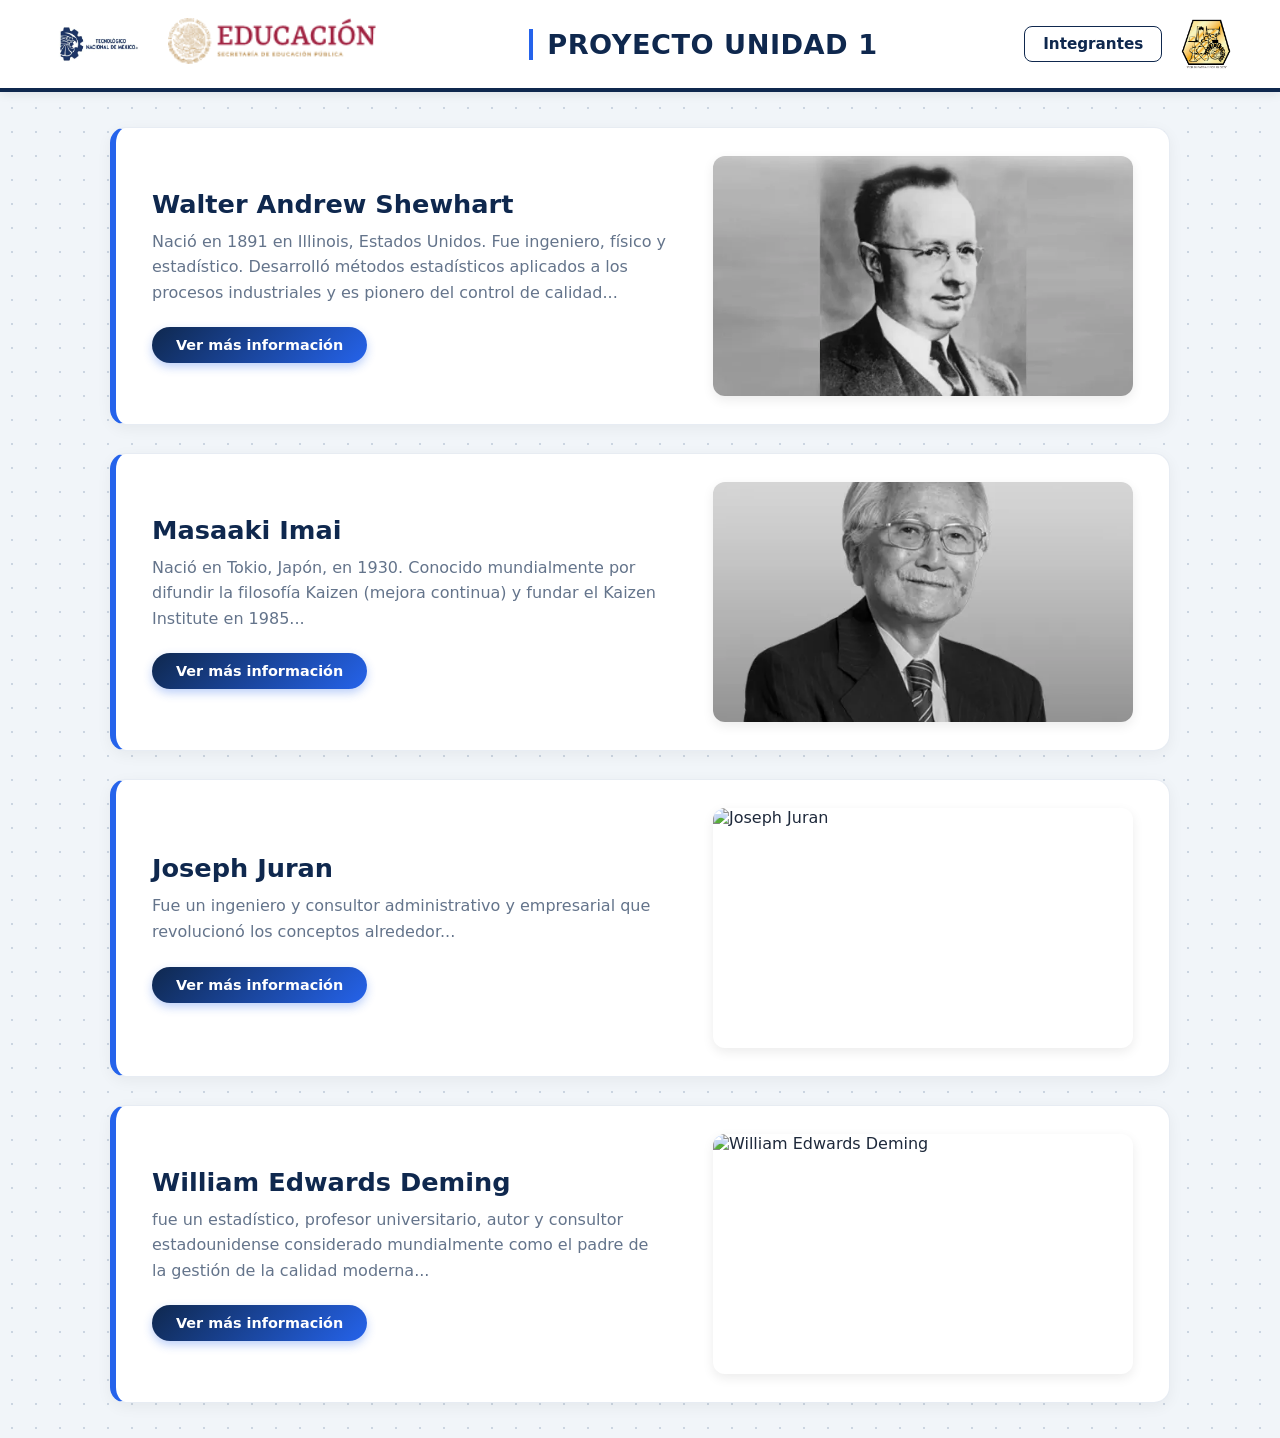
==== index.html @ f7109724 "first commit" ====
<!DOCTYPE html>
<html lang="es">
<head>
  <meta charset="UTF-8">
  <meta name="viewport" content="width=device-width, initial-scale=1.0">
  <title>Proyecto Unidad 1</title>
  <link rel="stylesheet" href="style.css">
</head>
<body>
  
  <!-- Encabezado con logos institucionales -->
  <header class="header-institucional">
    <div class="logo-box">
      <img src="imagenes/logo-tecnm.png" alt="TecNM" class="logo-header">
      <img src="imagenes/logo-sep.png" alt="SEP" class="logo-header">
    </div>

    <h1 class="titulo-principal">PROYECTO UNIDAD 1</h1>

    <div class="header-right">
      <a href="integrantes.html" class="nav-link">Integrantes</a>
      <img src="imagenes/logo-instituto.png" alt="Logo Escuela" class="logo-header">
    </div>
  </header>

  <!-- Contenedor donde se insertan los 15 personajes -->
  <main id="lista-personajes" class="contenedor-principal">
    <!-- Se llena automáticamente con script.js -->
  </main>

  <script src="script.js"></script>
</body>
</html>
---- style.css ----
:root {
  --color-primario: #0f284e;       /* Azul marino institucional */
  --color-acento: #2563eb;         /* Azul vibrante */
  --color-fondo: #f1f5f9;          /* Gris claro suave */
  --color-tarjeta: #ffffff;
  --color-texto: #1e293b;
  --color-texto-secundario: #64748b;
  --sombra-suave: 0 4px 15px rgba(0, 0, 0, 0.05);
  --sombra-hover: 0 12px 25px rgba(37, 99, 235, 0.15);
}

* {
  box-sizing: border-box;
  margin: 0;
  padding: 0;
  font-family: 'Segoe UI', system-ui, -apple-system, sans-serif;
}

body {
  background-color: var(--color-fondo);
  /* Degradado sutil con textura en el fondo */
  background-image: radial-gradient(#cbd5e1 1px, transparent 1px);
  background-size: 24px 24px;
  color: var(--color-texto);
  min-height: 100vh;
}

/* Header con fondo blanco pulido y sombra flotante */
.header-institucional {
  display: flex;
  justify-content: space-between;
  align-items: center;
  padding: 18px 48px;
  background-color: #ffffff;
  border-bottom: 4px solid var(--color-primario);
  box-shadow: 0 2px 10px rgba(0, 0, 0, 0.08);
  position: sticky;
  top: 0;
  z-index: 100;
}

.logo-box, .header-right {
  display: flex;
  align-items: center;
  gap: 18px;
}

.logo-header {
  height: 52px;
  object-fit: contain;
  transition: transform 0.2s;
}

.logo-header:hover {
  transform: scale(1.05);
}

.titulo-principal {
  font-size: 1.7rem;
  font-weight: 800;
  letter-spacing: 0.5px;
  color: var(--color-primario);
  border-left: 4px solid var(--color-acento);
  padding-left: 14px;
}

.nav-link {
  text-decoration: none;
  color: var(--color-primario);
  font-weight: 700;
  font-size: 0.95rem;
  padding: 8px 18px;
  border-radius: 8px;
  border: 1.5px solid var(--color-primario);
  transition: all 0.2s ease;
}

.nav-link:hover {
  background-color: var(--color-primario);
  color: #ffffff;
}

/* Contenedor central */
.contenedor-principal {
  max-width: 1100px;
  margin: 35px auto;
  padding: 0 20px;
  display: flex;
  flex-direction: column;
  gap: 28px;
}

/* Tarjetas de Personajes (en lugar de filas planas) */
.fila-personaje {
  display: flex;
  justify-content: space-between;
  align-items: center;
  background-color: var(--color-tarjeta);
  border-radius: 16px;
  padding: 28px 36px;
  box-shadow: var(--sombra-suave);
  border: 1px solid rgba(226, 232, 240, 0.8);
  border-left: 6px solid var(--color-acento);
  gap: 36px;
  transition: transform 0.2s ease, box-shadow 0.2s ease;
}

.fila-personaje:hover {
  transform: translateY(-3px);
  box-shadow: var(--sombra-hover);
}

.info-personaje {
  flex: 1.2;
}

.nombre-personaje {
  font-size: 1.6rem;
  font-weight: 800;
  color: var(--color-primario);
  margin-bottom: 10px;
}

.resumen-personaje {
  font-size: 1rem;
  color: var(--color-texto-secundario);
  line-height: 1.6;
  margin-bottom: 22px;
}

/* Botón estilo píldora con microinteracción */
.btn-mas-info {
  display: inline-flex;
  align-items: center;
  background: linear-gradient(135deg, var(--color-primario), var(--color-acento));
  color: #ffffff;
  padding: 10px 24px;
  border-radius: 30px;
  text-decoration: none;
  font-size: 0.9rem;
  font-weight: 600;
  box-shadow: 0 4px 10px rgba(37, 99, 235, 0.3);
  transition: all 0.2s ease;
}

.btn-mas-info:hover {
  transform: translateY(-2px);
  box-shadow: 0 6px 15px rgba(37, 99, 235, 0.45);
}

.imagen-contenedor {
  flex: 1;
  display: flex;
  justify-content: flex-end;
}

.imagen-personaje {
  width: 100%;
  max-width: 420px;
  height: 240px;
  object-fit: cover;
  border-radius: 12px;
  box-shadow: 0 4px 12px rgba(0, 0, 0, 0.08);
}

/* Tarjetas de Integrantes */
.grid-integrantes {
  display: grid;
  grid-template-columns: repeat(auto-fill, minmax(240px, 1fr));
  gap: 25px;
}

.tarjeta-integrante {
  background: #ffffff;
  border-radius: 14px;
  padding: 30px 20px;
  text-align: center;
  box-shadow: var(--sombra-suave);
  border-top: 4px solid var(--color-acento);
  transition: transform 0.2s ease;
}

.tarjeta-integrante:hover {
  transform: translateY(-4px);
}

.tarjeta-integrante img {
  width: 120px;
  height: 120px;
  border-radius: 50%;
  object-fit: cover;
  margin-bottom: 15px;
  border: 3px solid var(--color-fondo);
  outline: 2px solid var(--color-acento);
}

.tarjeta-integrante h3 {
  font-size: 1.15rem;
  color: var(--color-primario);
  margin-bottom: 6px;
}

.tarjeta-integrante p {
  font-size: 0.88rem;
  color: var(--color-texto-secundario);
}
/* Estilos específicos para la vista detallada */
.detalle-layout {
  align-items: flex-start; /* Alinea los elementos en la parte superior */
}

.sticky-foto {
  position: sticky;
  top: 100px; /* La foto se queda flotando en el lateral mientras lees */
}

.contenido-biografia h3 {
  color: var(--color-primario);
  margin-top: 24px;
  margin-bottom: 10px;
  font-size: 1.25rem;
  border-bottom: 2px solid #e2e8f0;
  padding-bottom: 4px;
}

.contenido-biografia p {
  color: #334155;
  line-height: 1.7;
  margin-bottom: 12px;
}

.contenido-biografia ul {
  padding-left: 22px;
  margin-bottom: 18px;
}

.contenido-biografia li {
  color: #334155;
  line-height: 1.6;
  margin-bottom: 8px;
}
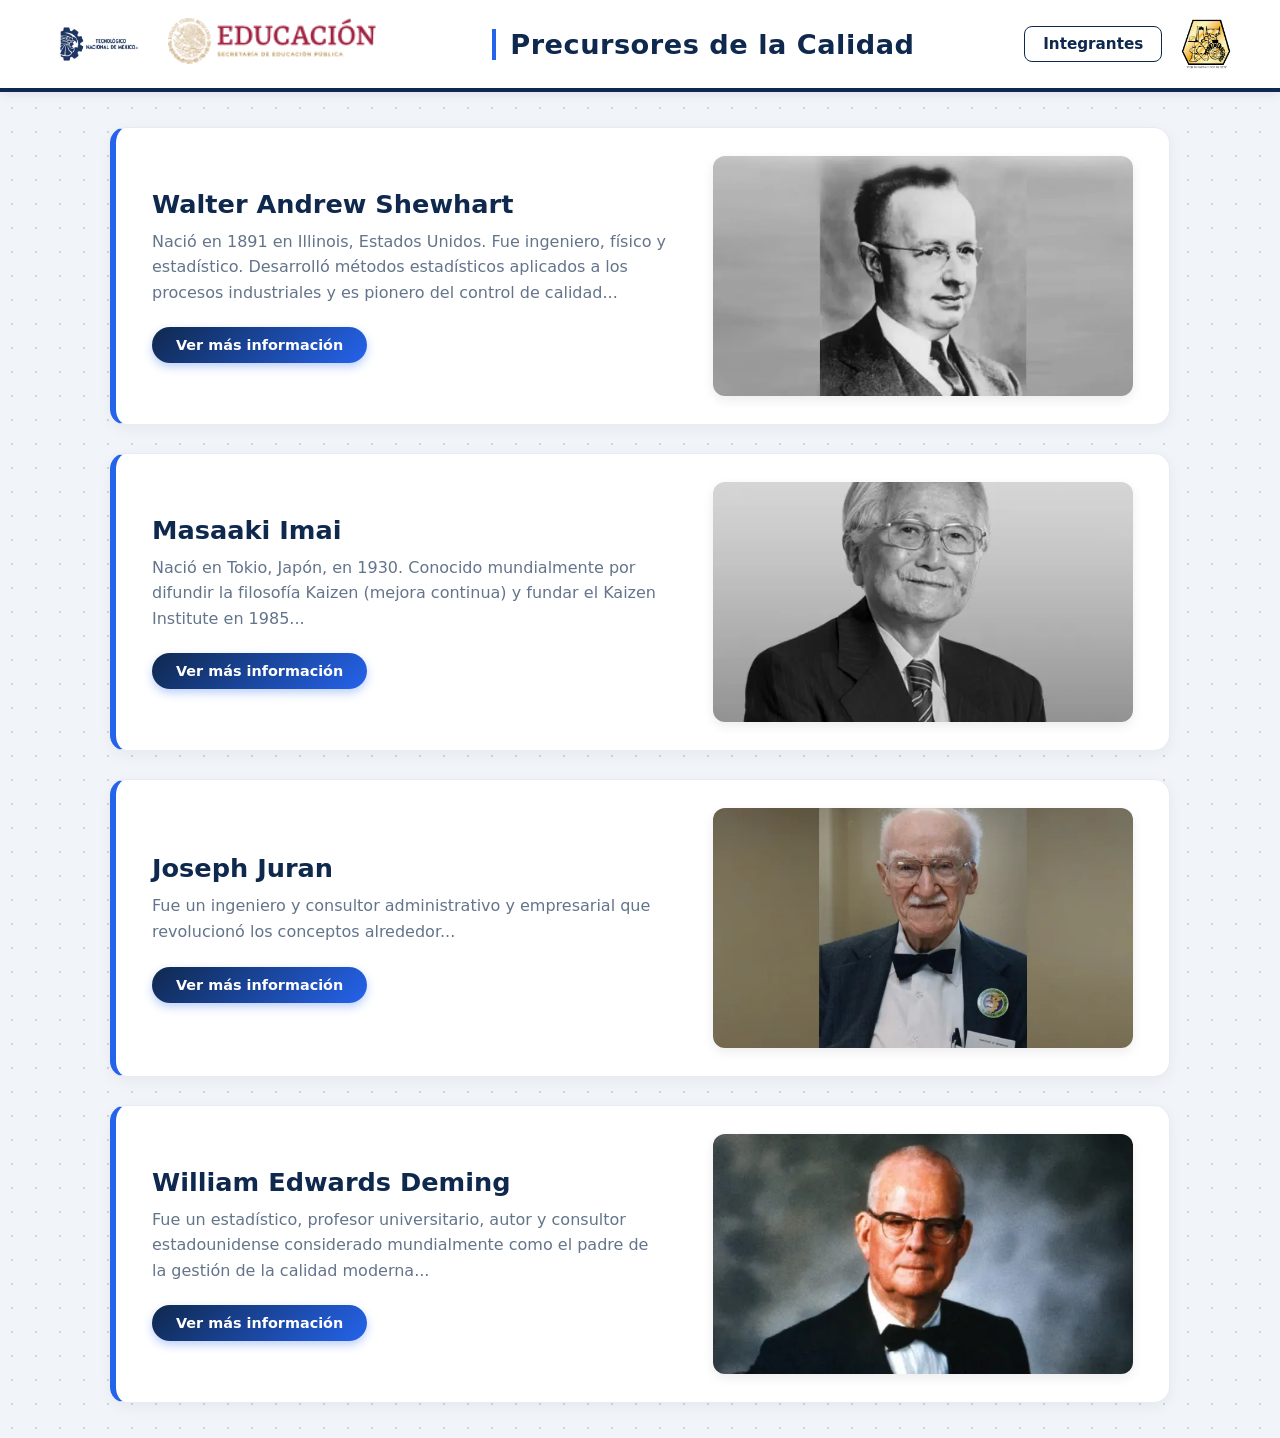
==== commit 29bbea83: "pre" ====
--- a/index.html
+++ b/index.html
@@ -15,7 +15,7 @@
       <img src="imagenes/logo-sep.png" alt="SEP" class="logo-header">
     </div>
 
-    <h1 class="titulo-principal">PROYECTO UNIDAD 1</h1>
+    <h1 class="titulo-principal">Precursores de la Calidad</h1>
 
     <div class="header-right">
       <a href="integrantes.html" class="nav-link">Integrantes</a>
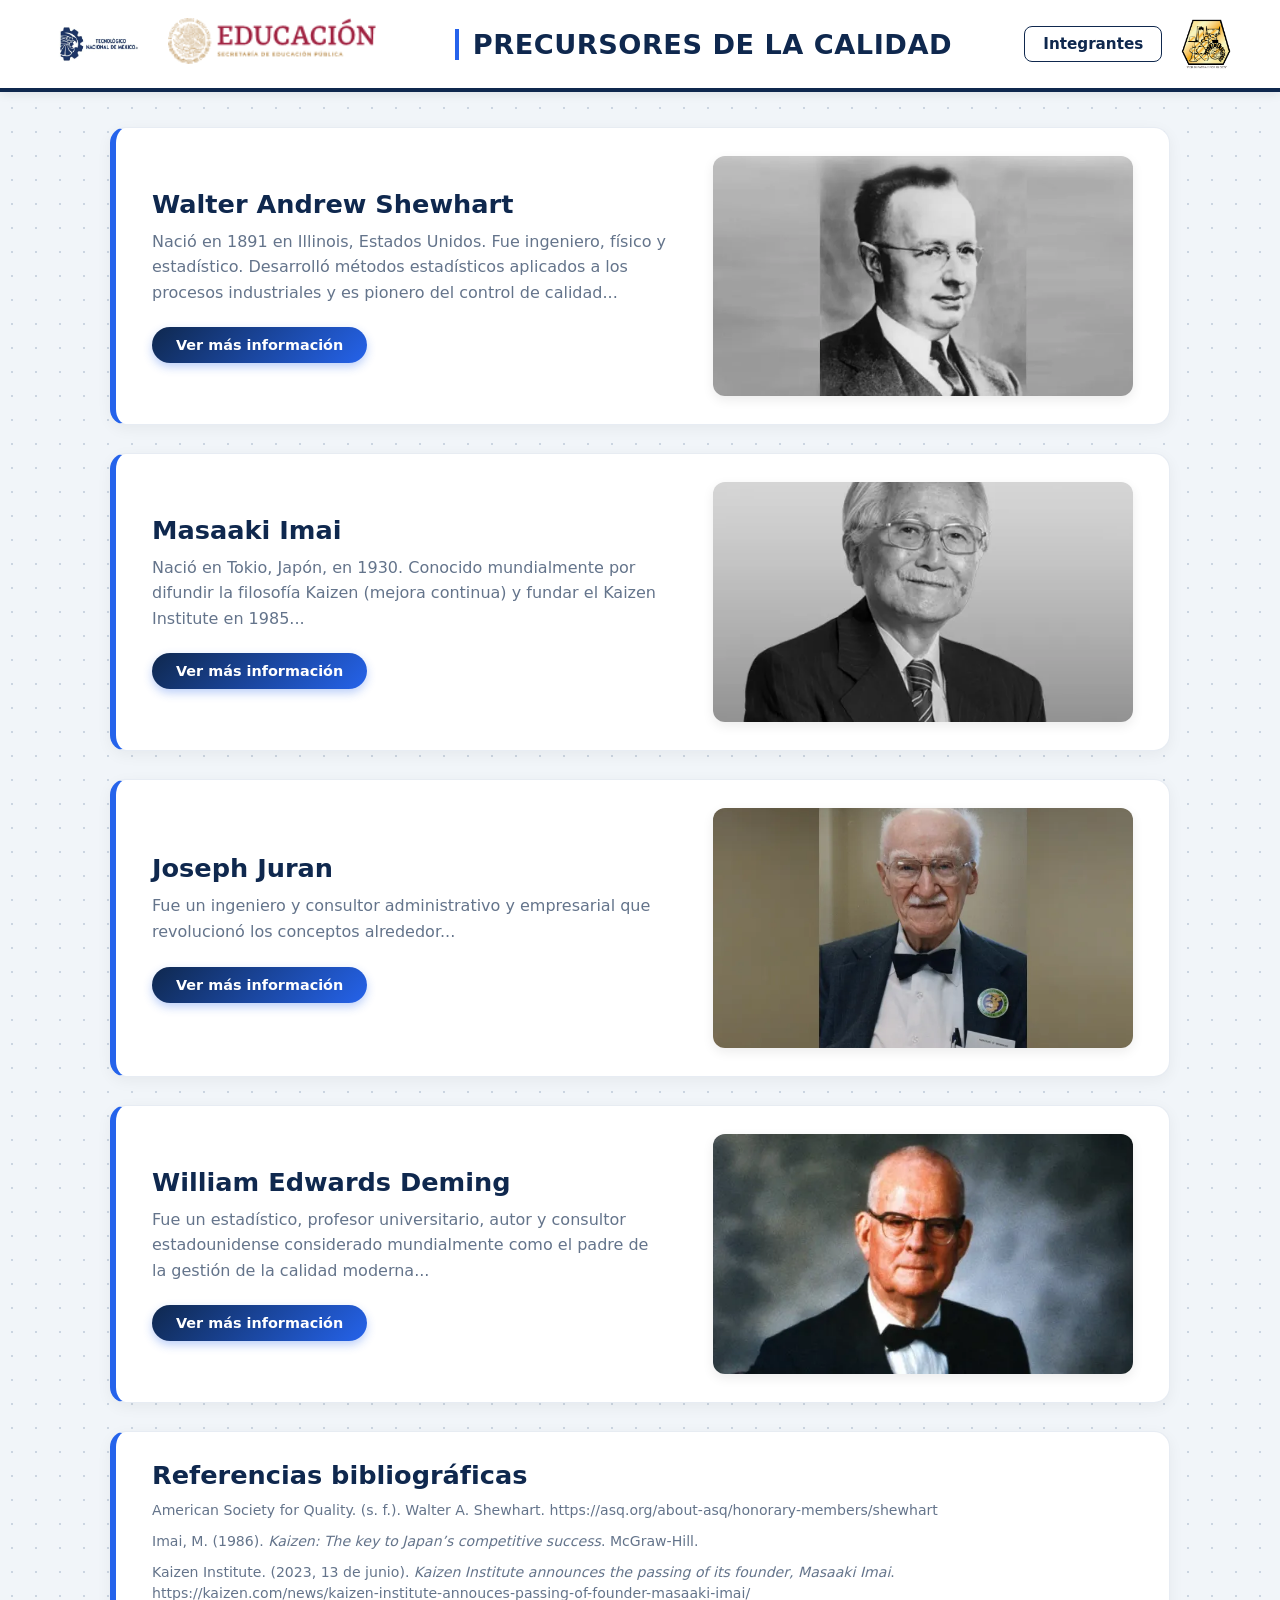
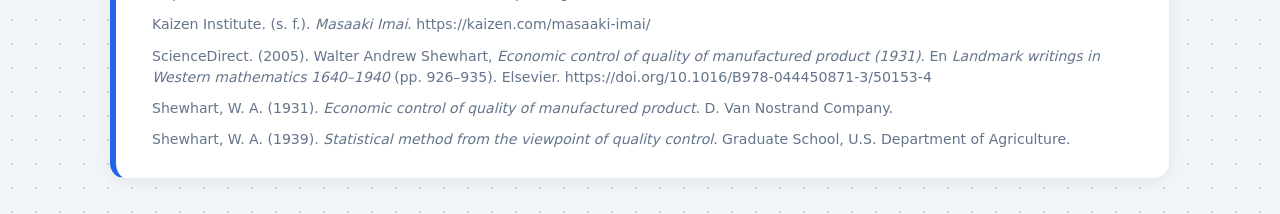
==== commit db902a4f: "cambios varios" ====
--- a/index.html
+++ b/index.html
@@ -15,7 +15,7 @@
       <img src="imagenes/logo-sep.png" alt="SEP" class="logo-header">
     </div>
 
-    <h1 class="titulo-principal">Precursores de la Calidad</h1>
+    <h1 class="titulo-principal">PRECURSORES DE LA CALIDAD</h1>
 
     <div class="header-right">
       <a href="integrantes.html" class="nav-link">Integrantes</a>
--- a/style.css
+++ b/style.css
@@ -238,4 +238,20 @@
   color: #334155;
   line-height: 1.6;
   margin-bottom: 8px;
+}
+
+.lista-citas-texto {
+  display: flex;
+  flex-direction: column;
+  gap: 10px;
+  max-height: 250px;
+  overflow-y: auto; 
+  padding-right: 12px;
+}
+
+.item-biblio {
+  font-size: 0.88rem;
+  color: var(--color-texto-secundario);
+  line-height: 1.5;
+  word-break: break-word; 
 }
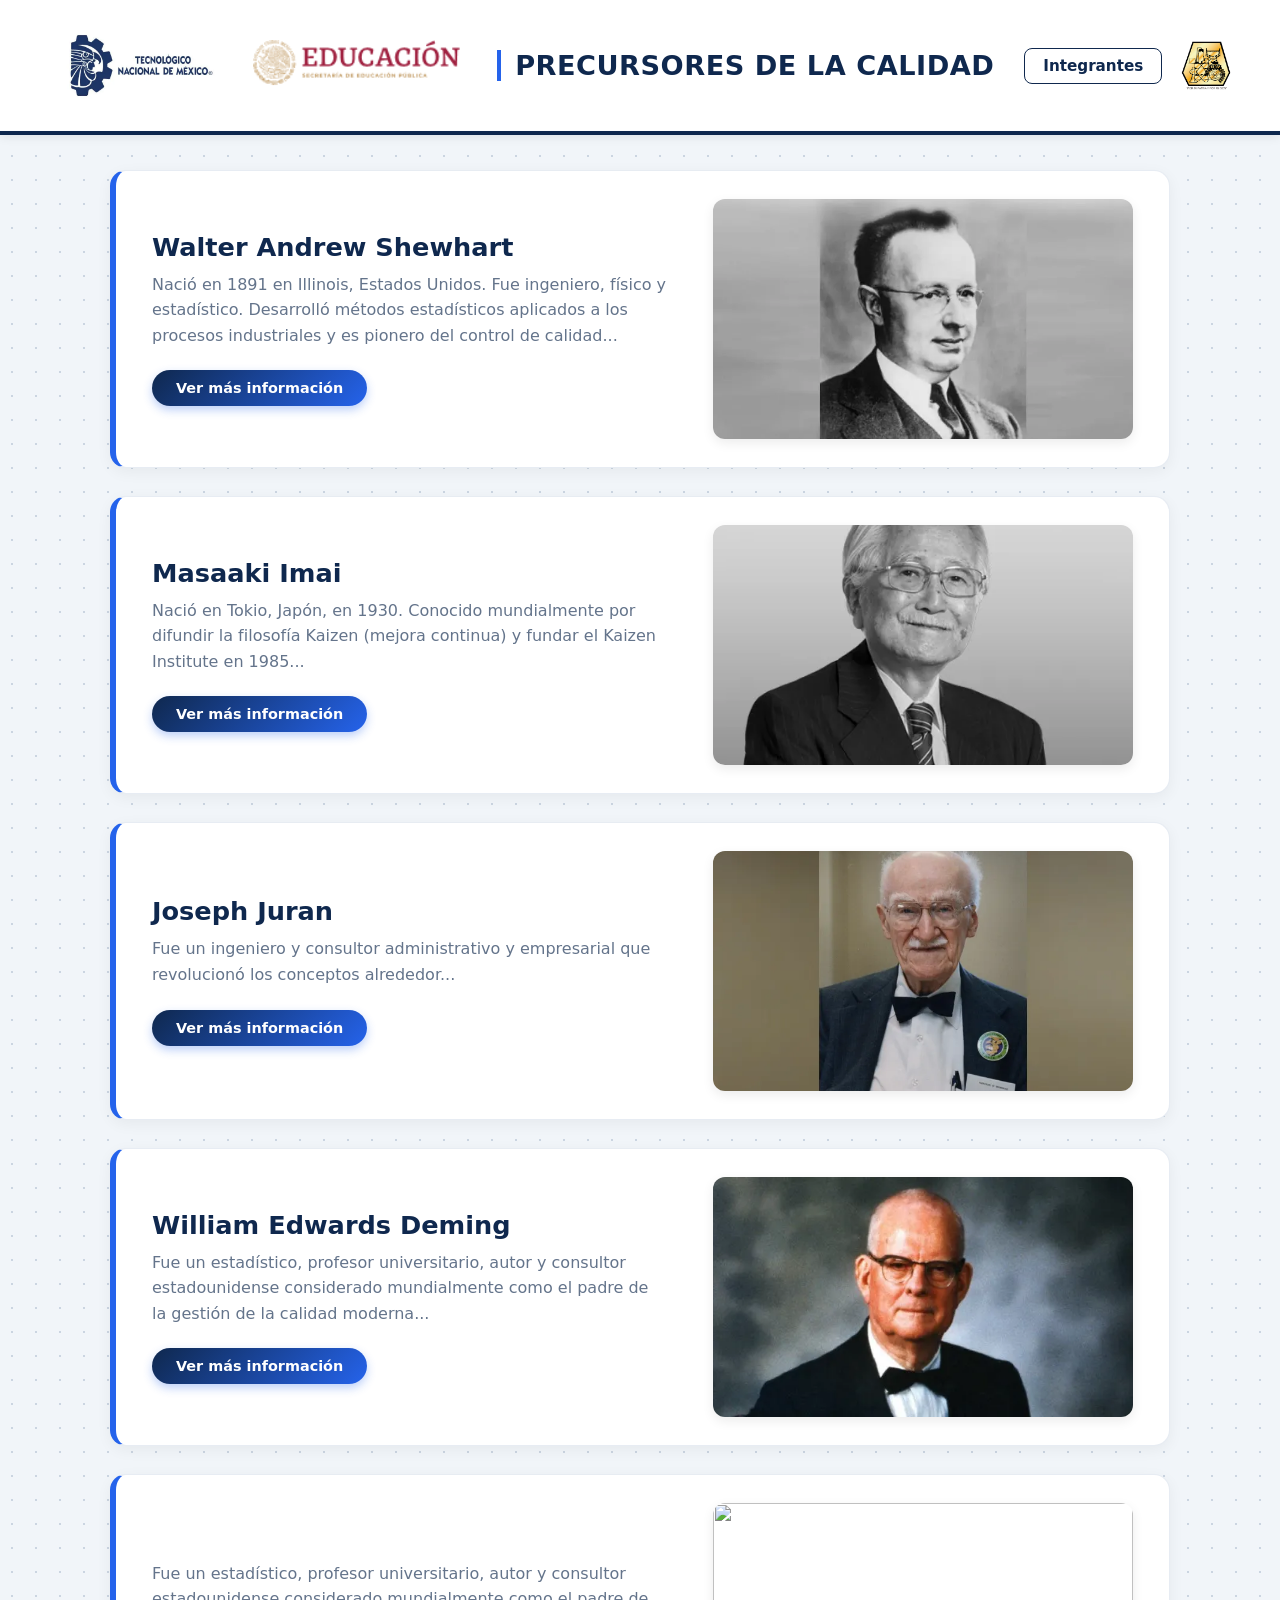
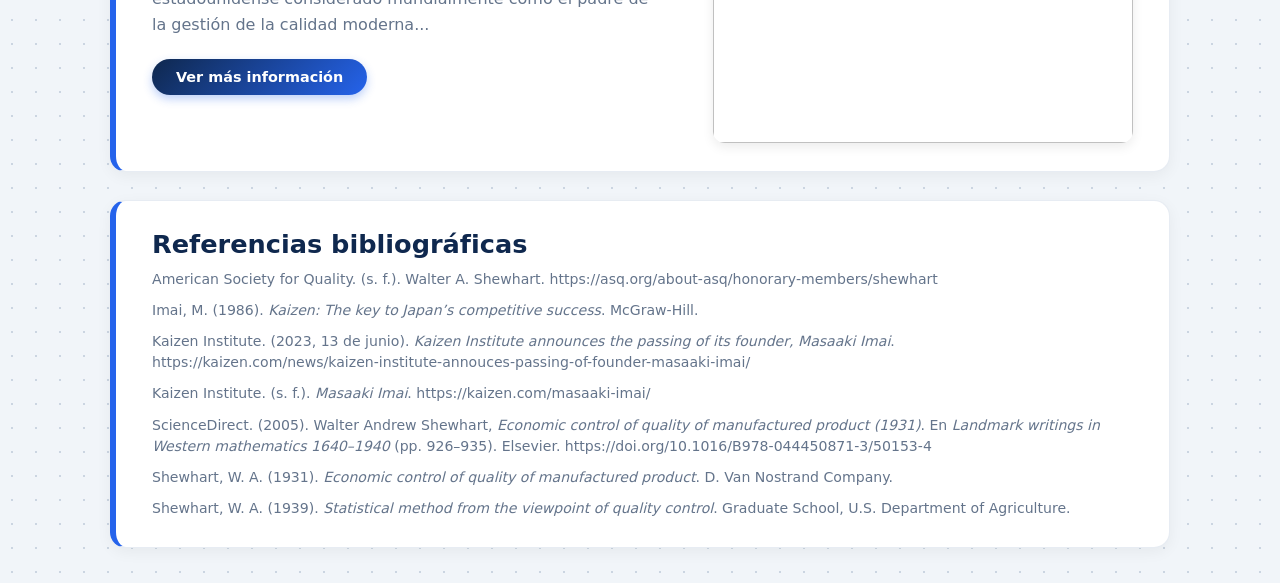
==== commit a4ed0acf: "dd" ====
--- a/index.html
+++ b/index.html
@@ -11,7 +11,7 @@
   <!-- Encabezado con logos institucionales -->
   <header class="header-institucional">
     <div class="logo-box">
-      <img src="imagenes/logo-tecnm.png" alt="TecNM" class="logo-header">
+      <img src="imagenes/logo-tecnm.png" alt="TecNM" class="logo-header logo-tecnm">
       <img src="imagenes/logo-sep.png" alt="SEP" class="logo-header">
     </div>
 
--- a/style.css
+++ b/style.css
@@ -48,13 +48,14 @@
 .logo-header {
   height: 52px;
   object-fit: contain;
-  transition: transform 0.2s;
 }
 
 .logo-header:hover {
-  transform: scale(1.05);
-}
-
+  transform: none
+}
+.logo-tecnm {
+  height: 95px; /* Ajusta el valor en píxeles si lo quieres aún más grande */
+}
 .titulo-principal {
   font-size: 1.7rem;
   font-weight: 800;
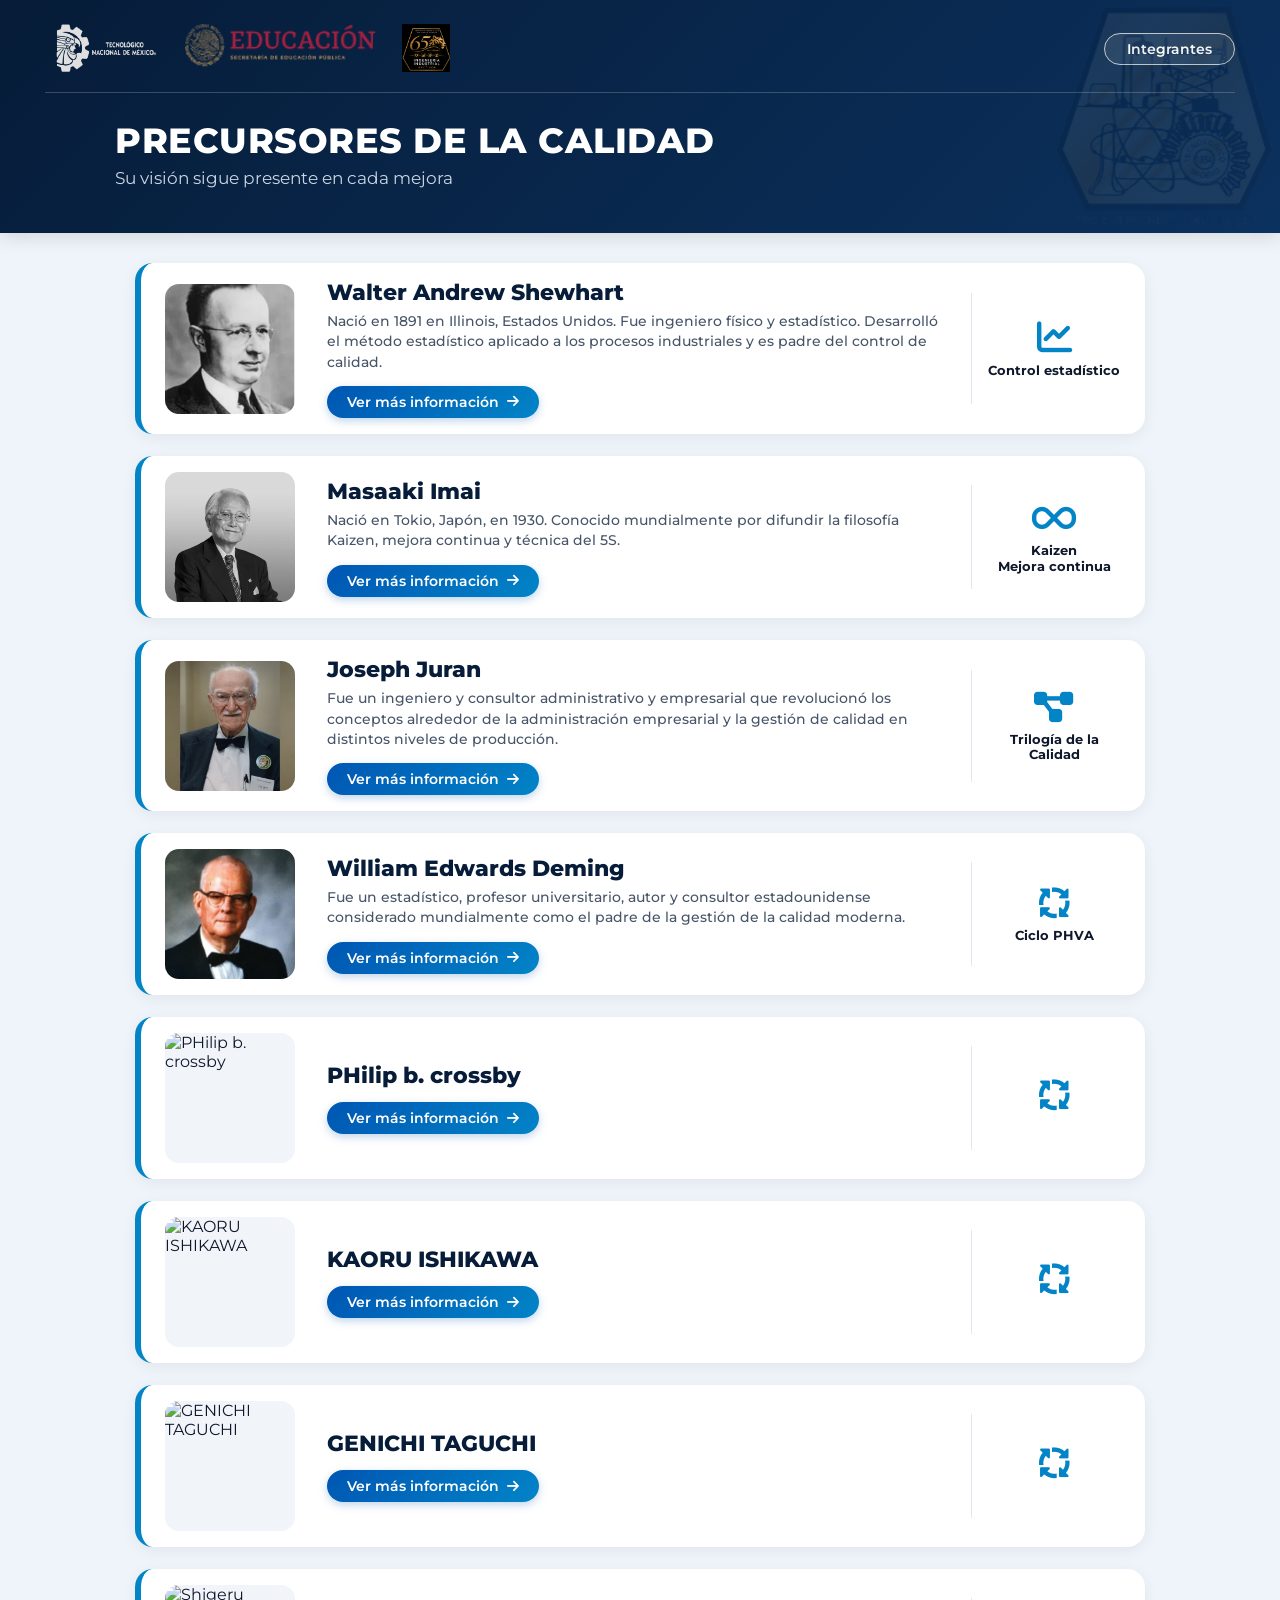
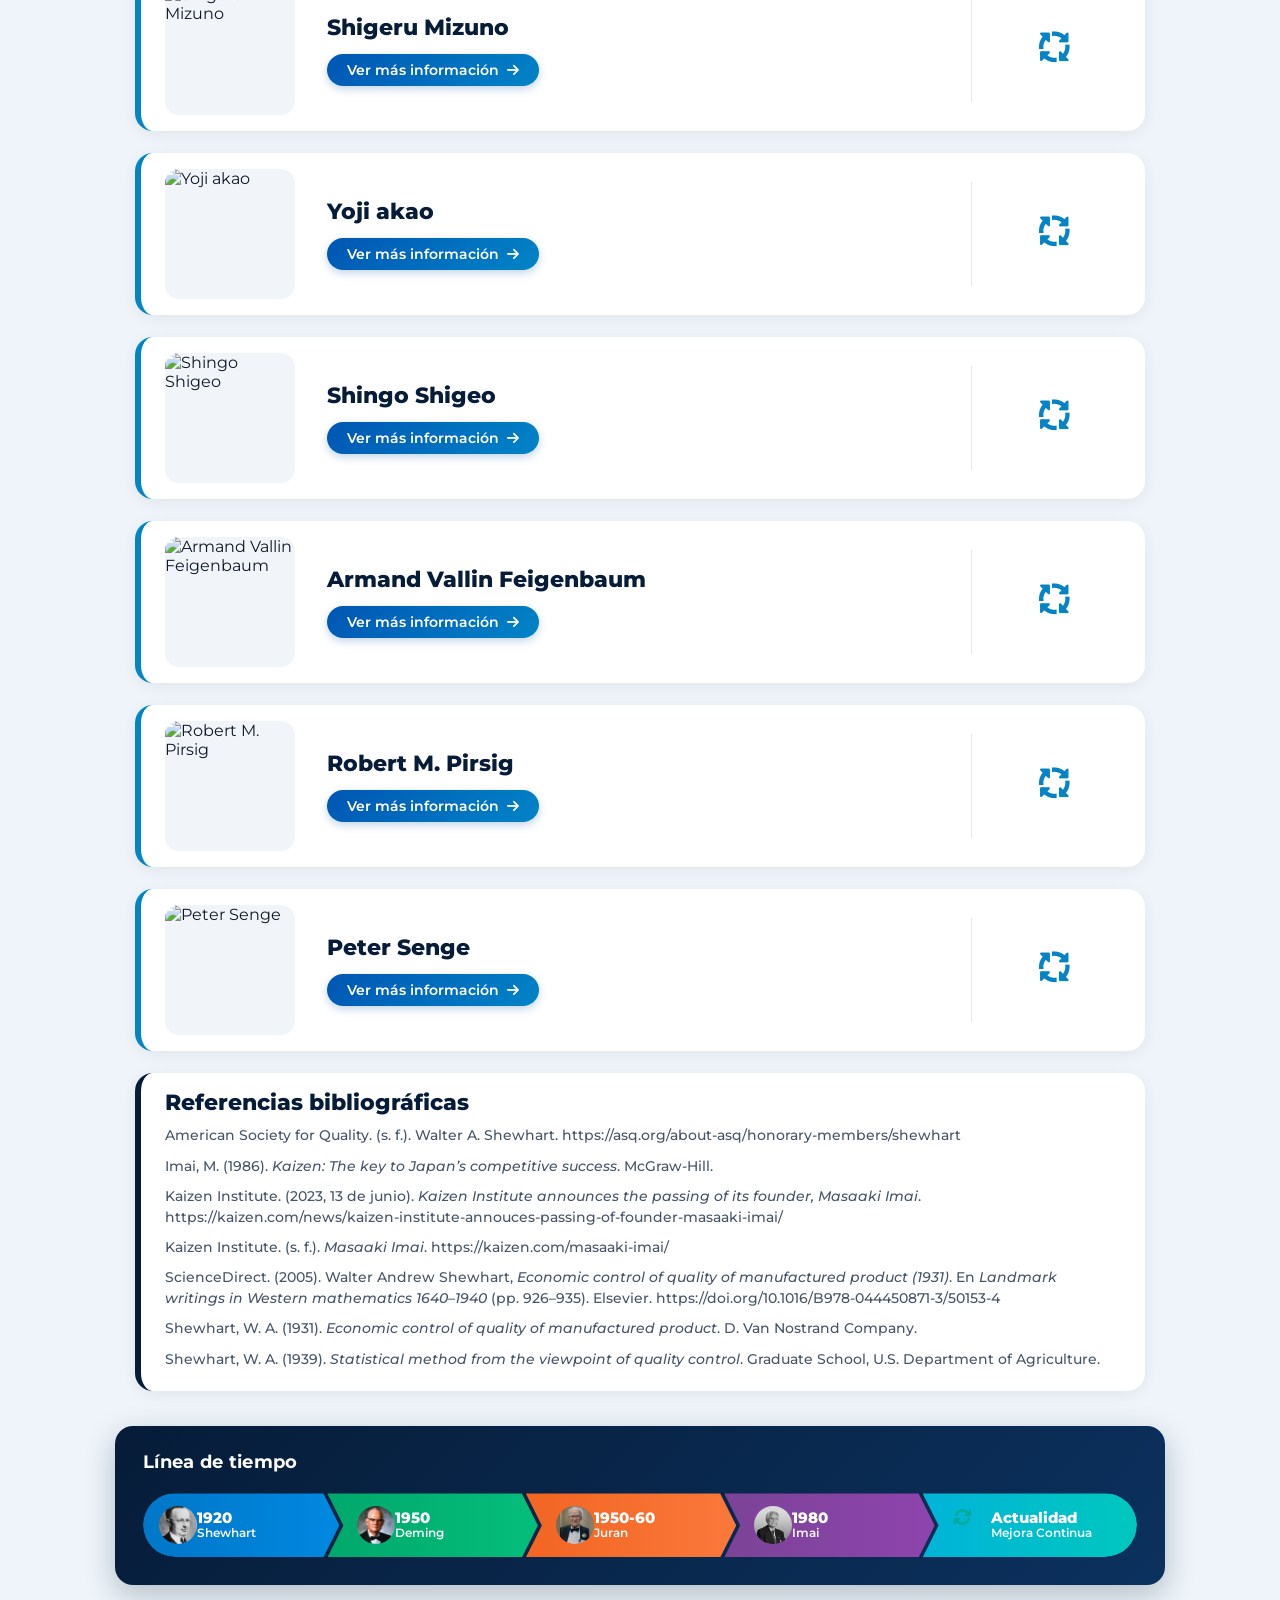
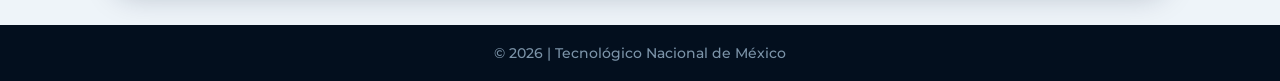
==== commit ee559447: "cambios" ====
--- a/index.html
+++ b/index.html
@@ -3,30 +3,88 @@
 <head>
   <meta charset="UTF-8">
   <meta name="viewport" content="width=device-width, initial-scale=1.0">
-  <title>Proyecto Unidad 1</title>
+  
+  <title>Precursores de la Calidad</title>
   <link rel="stylesheet" href="style.css">
+  <link rel="preconnect" href="https://fonts.googleapis.com">
+  <link rel="preconnect" href="https://fonts.gstatic.com" crossorigin>
+  <link href="https://fonts.googleapis.com/css2?family=Montserrat:wght@400;500;600;700;800;900&display=swap" rel="stylesheet">
+  <!-- Iconos de Lucide o FontAwesome vía CDN -->
+  <link rel="stylesheet" href="https://cdnjs.cloudflare.com/ajax/libs/font-awesome/6.4.0/css/all.min.css">
 </head>
 <body>
-  
-  <!-- Encabezado con logos institucionales -->
-  <header class="header-institucional">
-    <div class="logo-box">
-      <img src="imagenes/logo-tecnm.png" alt="TecNM" class="logo-header logo-tecnm">
-      <img src="imagenes/logo-sep.png" alt="SEP" class="logo-header">
+
+  <!-- Encabezado Hero Institucional -->
+  <header class="hero-header">
+    <div class="header-top">
+      <div class="logo-box">
+        <img src="imagenes/logo-tecnm.png" alt="TecNM" class="logo-header logo-blanco">
+        <img src="imagenes/logo-sep.png" alt="SEP" class="logo-header logo-blanco">
+        <img src="imagenes/logo-new.png" alt="ITCM" class="logo-header logo-blanco">
+      </div>
+      <div class="header-nav">
+        <a href="integrantes.html" class="btn-integrantes-header">Integrantes</a>
+      </div>
     </div>
 
-    <h1 class="titulo-principal">PRECURSORES DE LA CALIDAD</h1>
-
-    <div class="header-right">
-      <a href="integrantes.html" class="nav-link">Integrantes</a>
-      <img src="imagenes/logo-instituto.png" alt="Logo Escuela" class="logo-header">
+    <div class="hero-texto">
+      <h1 class="hero-titulo">PRECURSORES DE LA CALIDAD</h1>
+      <p class="hero-subtitulo">Su visión sigue presente en cada mejora</p>
     </div>
   </header>
 
-  <!-- Contenedor donde se insertan los 15 personajes -->
+  <!-- Lista dinámica de tarjetas de personajes -->
   <main id="lista-personajes" class="contenedor-principal">
-    <!-- Se llena automáticamente con script.js -->
+    <!-- script.js generará las tarjetas aquí -->
   </main>
+
+  <!-- Línea de tiempo visual -->
+  <section class="contenedor-timeline">
+    <h3 class="timeline-titulo">Línea de tiempo</h3>
+    <div class="timeline-barra">
+      <div class="timeline-nodo nodo-azul">
+
+        <img src="imagenes/walter a shewhart/Walter Andrew Shewhart.png" alt="Shewhart" class="nodo-avatar">
+        <div class="nodo-info">
+          <span class="nodo-anio">1920</span>
+          <span class="nodo-nombre">Shewhart</span>
+        </div>
+      </div>
+      <div class="timeline-nodo nodo-verde">
+        <img src="imagenes/William Edwards Deming.png" alt="Deming" class="nodo-avatar">
+        <div class="nodo-info">
+          <span class="nodo-anio">1950</span>
+          <span class="nodo-nombre">Deming</span>
+        </div>
+      </div>
+      <div class="timeline-nodo nodo-naranja">
+        <img src="imagenes/Joseph Juran.png" alt="Juran" class="nodo-avatar">
+        <div class="nodo-info">
+          <span class="nodo-anio">1950-60</span>
+          <span class="nodo-nombre">Juran</span>
+        </div>
+      </div>
+      <div class="timeline-nodo nodo-morado">
+        <img src="imagenes/Masaaki Imai.png" alt="Imai" class="nodo-avatar">
+        <div class="nodo-info">
+          <span class="nodo-anio">1980</span>
+          <span class="nodo-nombre">Imai</span>
+        </div>
+      </div>
+      <div class="timeline-nodo nodo-cian">
+        <div class="nodo-avatar nodo-icono-final"><i class="fa-solid fa-arrows-rotate"></i></div>
+        <div class="nodo-info">
+          <span class="nodo-anio">Actualidad</span>
+          <span class="nodo-nombre">Mejora Continua</span>
+        </div>
+      </div>
+    </div>
+  </section>
+
+  <!-- Footer -->
+  <footer class="footer-institucional">
+    <p>© 2026 | Tecnológico Nacional de México</p>
+  </footer>
 
   <script src="script.js"></script>
 </body>
--- a/style.css
+++ b/style.css
@@ -1,244 +1,223 @@
 :root {
-  --color-primario: #0f284e;       /* Azul marino institucional */
-  --color-acento: #2563eb;         /* Azul vibrante */
-  --color-fondo: #f1f5f9;          /* Gris claro suave */
-  --color-tarjeta: #ffffff;
-  --color-texto: #1e293b;
-  --color-texto-secundario: #64748b;
-  --sombra-suave: 0 4px 15px rgba(0, 0, 0, 0.05);
-  --sombra-hover: 0 12px 25px rgba(37, 99, 235, 0.15);
+  --bg-pagina: #eef4f9;
+  --azul-marino-oscuro: #061c38;
+  --azul-marino-medio: #0b315e;
+  --azul-acento: #0284c7;
+  --azul-boton: #0056b3;
+  --azul-boton-hover: #004494;
+  --blanco: #ffffff;
+  --texto-principal: #0f172a;
+  --texto-secundario: #475569;
+  --gris-borde: #e2e8f0;
 }
 
 * {
   box-sizing: border-box;
   margin: 0;
   padding: 0;
-  font-family: 'Segoe UI', system-ui, -apple-system, sans-serif;
 }
 
 body {
-  background-color: var(--color-fondo);
-  /* Degradado sutil con textura en el fondo */
-  background-image: radial-gradient(#cbd5e1 1px, transparent 1px);
-  background-size: 24px 24px;
-  color: var(--color-texto);
+  background-color: var(--bg-pagina);
+  color: var(--texto-principal);
+  font-family: 'Montserrat', sans-serif;
   min-height: 100vh;
 }
 
-/* Header con fondo blanco pulido y sombra flotante */
-.header-institucional {
+/* =============================================================
+   1. ENCABEZADO INSTITUCIONAL HERO
+   ============================================================= */
+.hero-header {
+  background: linear-gradient(135deg, var(--azul-marino-oscuro) 0%, var(--azul-marino-medio) 100%);
+  color: var(--blanco);
+  padding: 24px 45px 45px 45px;
+  position: relative;
+  overflow: hidden;
+  box-shadow: 0 4px 18px rgba(0, 0, 0, 0.12);
+}
+
+.hero-header::after {
+  content: "";
+  position: absolute;
+  top: 0;
+  right: 0;
+  bottom: 0;
+  width: 350px;
+  background: url('imagenes/logo-instituto.png') no-repeat center right;
+  background-size: contain;
+  opacity: 0.07;
+  pointer-events: none;
+}
+
+.header-top {
   display: flex;
   justify-content: space-between;
   align-items: center;
-  padding: 18px 48px;
-  background-color: #ffffff;
-  border-bottom: 4px solid var(--color-primario);
-  box-shadow: 0 2px 10px rgba(0, 0, 0, 0.08);
-  position: sticky;
-  top: 0;
-  z-index: 100;
-}
-
-.logo-box, .header-right {
-  display: flex;
-  align-items: center;
-  gap: 18px;
+  padding-bottom: 20px;
+  margin-bottom: 26px;
+  border-bottom: 1px solid rgba(255, 255, 255, 0.2);
+}
+
+.logo-box {
+  display: flex;
+  align-items: center;
+  gap: 20px;
 }
 
 .logo-header {
-  height: 52px;
+  height: 48px;
   object-fit: contain;
+  transition: none;
 }
 
 .logo-header:hover {
-  transform: none
-}
+  transform: none;
+}
+
 .logo-tecnm {
-  height: 95px; /* Ajusta el valor en píxeles si lo quieres aún más grande */
-}
-.titulo-principal {
-  font-size: 1.7rem;
+  height: 68px;
+}
+
+.logo-itcm {
+  height: 58px;
+}
+
+.btn-integrantes-header {
+  color: var(--blanco);
+  text-decoration: none;
+  border: 1.5px solid rgba(255, 255, 255, 0.7);
+  padding: 7px 22px;
+  border-radius: 20px;
+  font-size: 0.85rem;
+  font-weight: 600;
+  background: rgba(255, 255, 255, 0.08);
+  backdrop-filter: blur(4px);
+  transition: background 0.2s ease;
+}
+
+.btn-integrantes-header:hover {
+  background: rgba(255, 255, 255, 0.25);
+}
+
+.hero-texto {
+  max-width: 1050px;
+  margin: 0 auto;
+}
+
+.hero-titulo {
+  font-size: 2.2rem;
   font-weight: 800;
   letter-spacing: 0.5px;
-  color: var(--color-primario);
-  border-left: 4px solid var(--color-acento);
-  padding-left: 14px;
-}
-
-.nav-link {
-  text-decoration: none;
-  color: var(--color-primario);
-  font-weight: 700;
-  font-size: 0.95rem;
-  padding: 8px 18px;
-  border-radius: 8px;
-  border: 1.5px solid var(--color-primario);
-  transition: all 0.2s ease;
-}
-
-.nav-link:hover {
-  background-color: var(--color-primario);
-  color: #ffffff;
-}
-
-/* Contenedor central */
+  margin-bottom: 6px;
+  color: var(--blanco);
+}
+
+.hero-subtitulo {
+  font-size: 1.05rem;
+  font-weight: 400;
+  color: #cbd5e1;
+}
+
+/* =============================================================
+   2. TARJETAS MODERNAS (3 COLUMNAS - INDEX)
+   ============================================================= */
 .contenedor-principal {
-  max-width: 1100px;
-  margin: 35px auto;
+  max-width: 1050px;
+  margin: 30px auto;
   padding: 0 20px;
   display: flex;
   flex-direction: column;
-  gap: 28px;
-}
-
-/* Tarjetas de Personajes (en lugar de filas planas) */
-.fila-personaje {
-  display: flex;
-  justify-content: space-between;
-  align-items: center;
-  background-color: var(--color-tarjeta);
-  border-radius: 16px;
-  padding: 28px 36px;
-  box-shadow: var(--sombra-suave);
-  border: 1px solid rgba(226, 232, 240, 0.8);
-  border-left: 6px solid var(--color-acento);
-  gap: 36px;
+  gap: 22px;
+}
+
+.tarjeta-precursor {
+  background: var(--blanco);
+  border-radius: 18px;
+  display: grid;
+  grid-template-columns: 140px 1fr 150px;
+  align-items: center;
+  padding: 16px 24px;
+  gap: 22px;
+  box-shadow: 0 4px 16px rgba(15, 23, 42, 0.06);
+  border-left: 6px solid var(--azul-acento);
   transition: transform 0.2s ease, box-shadow 0.2s ease;
 }
 
-.fila-personaje:hover {
-  transform: translateY(-3px);
-  box-shadow: var(--sombra-hover);
-}
-
-.info-personaje {
-  flex: 1.2;
-}
-
-.nombre-personaje {
-  font-size: 1.6rem;
+.tarjeta-precursor:hover {
+  transform: translateY(-2px);
+  box-shadow: 0 8px 24px rgba(15, 23, 42, 0.12);
+}
+
+.col-foto img {
+  width: 130px;
+  height: 130px;
+  object-fit: cover;
+  border-radius: 14px;
+  background-color: #f1f5f9;
+  display: block;
+}
+
+.col-info .nombre-precursor {
+  font-size: 1.35rem;
   font-weight: 800;
-  color: var(--color-primario);
-  margin-bottom: 10px;
-}
-
-.resumen-personaje {
-  font-size: 1rem;
-  color: var(--color-texto-secundario);
-  line-height: 1.6;
-  margin-bottom: 22px;
-}
-
-/* Botón estilo píldora con microinteracción */
+  color: var(--azul-marino-oscuro);
+  margin-bottom: 6px;
+}
+
+.col-info .resumen-precursor {
+  font-size: 0.88rem;
+  font-weight: 500;
+  color: var(--texto-secundario);
+  line-height: 1.45;
+  margin-bottom: 14px;
+}
+
 .btn-mas-info {
   display: inline-flex;
   align-items: center;
-  background: linear-gradient(135deg, var(--color-primario), var(--color-acento));
-  color: #ffffff;
-  padding: 10px 24px;
-  border-radius: 30px;
+  gap: 8px;
+  background: linear-gradient(135deg, var(--azul-boton), #0284c7);
+  color: var(--blanco);
   text-decoration: none;
-  font-size: 0.9rem;
+  padding: 8px 20px;
+  border-radius: 20px;
+  font-size: 0.85rem;
   font-weight: 600;
-  box-shadow: 0 4px 10px rgba(37, 99, 235, 0.3);
-  transition: all 0.2s ease;
+  box-shadow: 0 3px 8px rgba(0, 86, 179, 0.25);
+  transition: opacity 0.2s ease;
 }
 
 .btn-mas-info:hover {
-  transform: translateY(-2px);
-  box-shadow: 0 6px 15px rgba(37, 99, 235, 0.45);
-}
-
-.imagen-contenedor {
-  flex: 1;
-  display: flex;
-  justify-content: flex-end;
-}
-
-.imagen-personaje {
-  width: 100%;
-  max-width: 420px;
-  height: 240px;
-  object-fit: cover;
-  border-radius: 12px;
-  box-shadow: 0 4px 12px rgba(0, 0, 0, 0.08);
-}
-
-/* Tarjetas de Integrantes */
-.grid-integrantes {
-  display: grid;
-  grid-template-columns: repeat(auto-fill, minmax(240px, 1fr));
-  gap: 25px;
-}
-
-.tarjeta-integrante {
-  background: #ffffff;
-  border-radius: 14px;
-  padding: 30px 20px;
+  opacity: 0.92;
+}
+
+.col-insignia {
+  display: flex;
+  flex-direction: column;
+  align-items: center;
+  justify-content: center;
   text-align: center;
-  box-shadow: var(--sombra-suave);
-  border-top: 4px solid var(--color-acento);
-  transition: transform 0.2s ease;
-}
-
-.tarjeta-integrante:hover {
-  transform: translateY(-4px);
-}
-
-.tarjeta-integrante img {
-  width: 120px;
-  height: 120px;
-  border-radius: 50%;
-  object-fit: cover;
-  margin-bottom: 15px;
-  border: 3px solid var(--color-fondo);
-  outline: 2px solid var(--color-acento);
-}
-
-.tarjeta-integrante h3 {
-  font-size: 1.15rem;
-  color: var(--color-primario);
-  margin-bottom: 6px;
-}
-
-.tarjeta-integrante p {
-  font-size: 0.88rem;
-  color: var(--color-texto-secundario);
-}
-/* Estilos específicos para la vista detallada */
-.detalle-layout {
-  align-items: flex-start; /* Alinea los elementos en la parte superior */
-}
-
-.sticky-foto {
-  position: sticky;
-  top: 100px; /* La foto se queda flotando en el lateral mientras lees */
-}
-
-.contenido-biografia h3 {
-  color: var(--color-primario);
-  margin-top: 24px;
-  margin-bottom: 10px;
-  font-size: 1.25rem;
-  border-bottom: 2px solid #e2e8f0;
-  padding-bottom: 4px;
-}
-
-.contenido-biografia p {
-  color: #334155;
-  line-height: 1.7;
-  margin-bottom: 12px;
-}
-
-.contenido-biografia ul {
-  padding-left: 22px;
-  margin-bottom: 18px;
-}
-
-.contenido-biografia li {
-  color: #334155;
-  line-height: 1.6;
+  border-left: 1px solid var(--gris-borde);
+  padding-left: 15px;
+  height: 80%;
+}
+
+.col-insignia i {
+  font-size: 2.2rem;
+  color: var(--azul-acento);
   margin-bottom: 8px;
+}
+
+.col-insignia span {
+  font-size: 0.8rem;
+  font-weight: 700;
+  color: var(--texto-principal);
+  line-height: 1.2;
+}
+
+.tarjeta-bibliografia {
+  grid-template-columns: 1fr !important;
+  border-left-color: var(--azul-marino-oscuro);
 }
 
 .lista-citas-texto {
@@ -246,13 +225,309 @@
   flex-direction: column;
   gap: 10px;
   max-height: 250px;
-  overflow-y: auto; 
+  overflow-y: auto;
   padding-right: 12px;
+  margin-top: 10px;
 }
 
 .item-biblio {
   font-size: 0.88rem;
-  color: var(--color-texto-secundario);
-  line-height: 1.5;
-  word-break: break-word; 
+  font-weight: 500;
+  color: var(--texto-secundario);
+  line-height: 1.45;
+  word-break: break-word;
+}
+
+/* =============================================================
+   3. LÍNEA DE TIEMPO INTERCONECTADA (INDEX)
+   ============================================================= */
+.contenedor-timeline {
+  max-width: 1050px;
+  margin: 35px auto 40px auto;
+  padding: 24px 28px 28px 28px;
+  background: linear-gradient(135deg, var(--azul-marino-oscuro) 0%, var(--azul-marino-medio) 100%);
+  border-radius: 18px;
+  box-shadow: 0 10px 30px rgba(6, 28, 56, 0.25);
+  color: var(--blanco);
+}
+
+.timeline-titulo {
+  font-size: 1.15rem;
+  font-weight: 700;
+  margin-bottom: 20px;
+  letter-spacing: 0.3px;
+}
+
+.timeline-barra {
+  display: flex;
+  position: relative;
+  border-radius: 35px;
+  overflow: hidden;
+  box-shadow: inset 0 2px 6px rgba(0, 0, 0, 0.25);
+  padding: 0;
+  gap: 0;
+}
+
+.timeline-nodo {
+  flex: 1;
+  display: flex;
+  align-items: center;
+  position: relative;
+  padding: 10px 16px 10px 30px;
+  min-height: 64px;
+  clip-path: polygon(0% 0%, calc(100% - 16px) 0%, 100% 50%, calc(100% - 16px) 100%, 0% 100%, 16px 50%);
+  margin-left: -12px;
+  transition: filter 0.2s ease;
+  cursor: default;
+}
+
+.timeline-nodo:first-child {
+  margin-left: 0;
+  padding-left: 16px;
+  clip-path: polygon(0% 0%, calc(100% - 16px) 0%, 100% 50%, calc(100% - 16px) 100%, 0% 100%);
+  border-top-left-radius: 35px;
+  border-bottom-left-radius: 35px;
+}
+
+.timeline-nodo:last-child {
+  clip-path: polygon(0% 0%, 100% 0%, 100% 100%, 0% 100%, 16px 50%);
+  border-top-right-radius: 35px;
+  border-bottom-right-radius: 35px;
+  padding-right: 20px;
+}
+
+.timeline-nodo:hover {
+  filter: brightness(1.1);
+  z-index: 5;
+}
+
+.nodo-azul    { background: linear-gradient(90deg, #0077c8, #0088e0); }
+.nodo-verde   { background: linear-gradient(90deg, #00a86b, #05be7c); }
+.nodo-naranja { background: linear-gradient(90deg, #f26522, #fa783b); }
+.nodo-morado  { background: linear-gradient(90deg, #7b4397, #8e44ad); }
+.nodo-cian    { background: linear-gradient(90deg, #00b4d8, #00c7be); }
+
+.nodo-avatar-wrapper {
+  width: 44px;
+  height: 44px;
+  background-color: var(--blanco);
+  border-radius: 50%;
+  display: flex;
+  align-items: center;
+  justify-content: center;
+  box-shadow: 0 3px 8px rgba(0, 0, 0, 0.25);
+  flex-shrink: 0;
+  margin-right: 10px;
+}
+
+.nodo-avatar {
+  width: 38px;
+  height: 38px;
+  border-radius: 50%;
+  object-fit: cover;
+  display: block;
+}
+
+.nodo-icono-final {
+  color: #00a896;
+  font-size: 1.15rem;
+}
+
+.nodo-info {
+  display: flex;
+  flex-direction: column;
+  color: var(--blanco);
+  line-height: 1.15;
+}
+
+.nodo-anio {
+  font-size: 0.92rem;
+  font-weight: 800;
+}
+
+.nodo-nombre {
+  font-size: 0.72rem;
+  font-weight: 600;
+  opacity: 0.95;
+  white-space: nowrap;
+}
+
+/* =============================================================
+   4. PIE DE PÁGINA
+   ============================================================= */
+.footer-institucional {
+  background-color: #030f1e;
+  color: #7b93a8;
+  text-align: center;
+  padding: 20px;
+  font-size: 0.85rem;
+  font-weight: 500;
+  margin-top: 40px;
+}
+
+/* =============================================================
+   5. RESPONSIVIDAD (INDEX)
+   ============================================================= */
+@media (max-width: 860px) {
+  .tarjeta-precursor {
+    grid-template-columns: 1fr;
+    text-align: center;
+  }
+  .col-foto img {
+    margin: 0 auto;
+  }
+  .col-insignia {
+    border-left: none;
+    border-top: 1px solid var(--gris-borde);
+    padding-top: 15px;
+    padding-left: 0;
+  }
+  .timeline-barra {
+    flex-direction: column;
+    border-radius: 16px;
+    gap: 8px;
+  }
+  .timeline-nodo,
+  .timeline-nodo:first-child,
+  .timeline-nodo:last-child {
+    clip-path: none;
+    margin-left: 0;
+    border-radius: 12px;
+    padding: 10px 16px;
+  }
+}
+
+/* =============================================================
+   6. FICHA INFOGRÁFICA DE DETALLE (personaje.html)
+   ============================================================= */
+.contenedor-infografia {
+  max-width: 1150px;
+  margin: 35px auto;
+  padding: 35px 40px;
+  background-color: var(--blanco);
+  border-radius: 20px;
+  box-shadow: 0 10px 30px rgba(15, 23, 42, 0.08);
+}
+
+.grid-infografia {
+  display: grid;
+  grid-template-columns: 280px 1fr;
+  gap: 45px;
+  align-items: start;
+}
+
+/* --- COLUMNA IZQUIERDA --- */
+.col-izquierda-info {
+  display: flex;
+  flex-direction: column;
+  gap: 24px;
+}
+
+.foto-infografia {
+  width: 100%;
+  height: 290px;
+  object-fit: cover;
+  border-radius: 18px;
+  box-shadow: 0 6px 18px rgba(0, 0, 0, 0.12);
+  display: block;
+}
+
+.capsula-contexto {
+  background-color: #9abfd9;
+  color: #072244;
+  padding: 24px 20px;
+  border-radius: 35px;
+  font-size: 0.85rem;
+  line-height: 1.55;
+  font-weight: 500;
+  text-align: justify;
+}
+
+.titulo-premios {
+  color: #4a5d89;
+  font-size: 1.3rem;
+  font-weight: 800;
+  line-height: 1.2;
+}
+
+/* Contenedor para la imagen de Premios */
+.banner-premios-img {
+  width: 100%;
+  border-radius: 14px;
+  overflow: hidden;
+  box-shadow: 0 4px 14px rgba(0, 0, 0, 0.15);
+}
+
+/* --- COLUMNA DERECHA --- */
+.col-derecha-info {
+  display: flex;
+  flex-direction: column;
+  gap: 22px;
+}
+
+.nombre-principal-info {
+  font-size: 2.3rem;
+  font-weight: 900;
+  color: #273444;
+  letter-spacing: 0.5px;
+  text-transform: uppercase;
+}
+
+/* Contenedor para la imagen horizontal de la Línea de Tiempo */
+.banner-linea-tiempo-img {
+  width: 100%;
+  margin-bottom: 10px;
+}
+
+/* Píldoras de encabezados */
+.pildora-seccion {
+  background: linear-gradient(90deg, #3d4f8f, #4a5ea8);
+  color: #ffffff;
+  font-size: 1.25rem;
+  font-weight: 800;
+  text-align: center;
+  padding: 10px 20px;
+  border-radius: 25px;
+  letter-spacing: 0.5px;
+  box-shadow: 0 4px 10px rgba(61, 79, 143, 0.25);
+  margin-bottom: 12px;
+}
+
+.bloque-seccion ul {
+  padding-left: 22px;
+}
+
+.bloque-seccion li {
+  font-size: 0.88rem;
+  color: #334155;
+  line-height: 1.55;
+  margin-bottom: 8px;
+}
+
+.bloque-seccion p {
+  font-size: 0.88rem;
+  color: #334155;
+  line-height: 1.55;
+}
+
+/* Contenedor para la imagen del Esquema de Aportaciones */
+.diagrama-resumen-box {
+  margin-top: 8px;
+  border-radius: 16px;
+  overflow: hidden;
+  box-shadow: 0 4px 16px rgba(0, 0, 0, 0.08);
+}
+
+/* Regla universal para las imágenes infográficas */
+.img-infografica-completa {
+  width: 100%;
+  height: auto;
+  display: block;
+}
+
+/* Responsividad de la infografía */
+@media (max-width: 900px) {
+  .grid-infografia {
+    grid-template-columns: 1fr;
+  }
 }
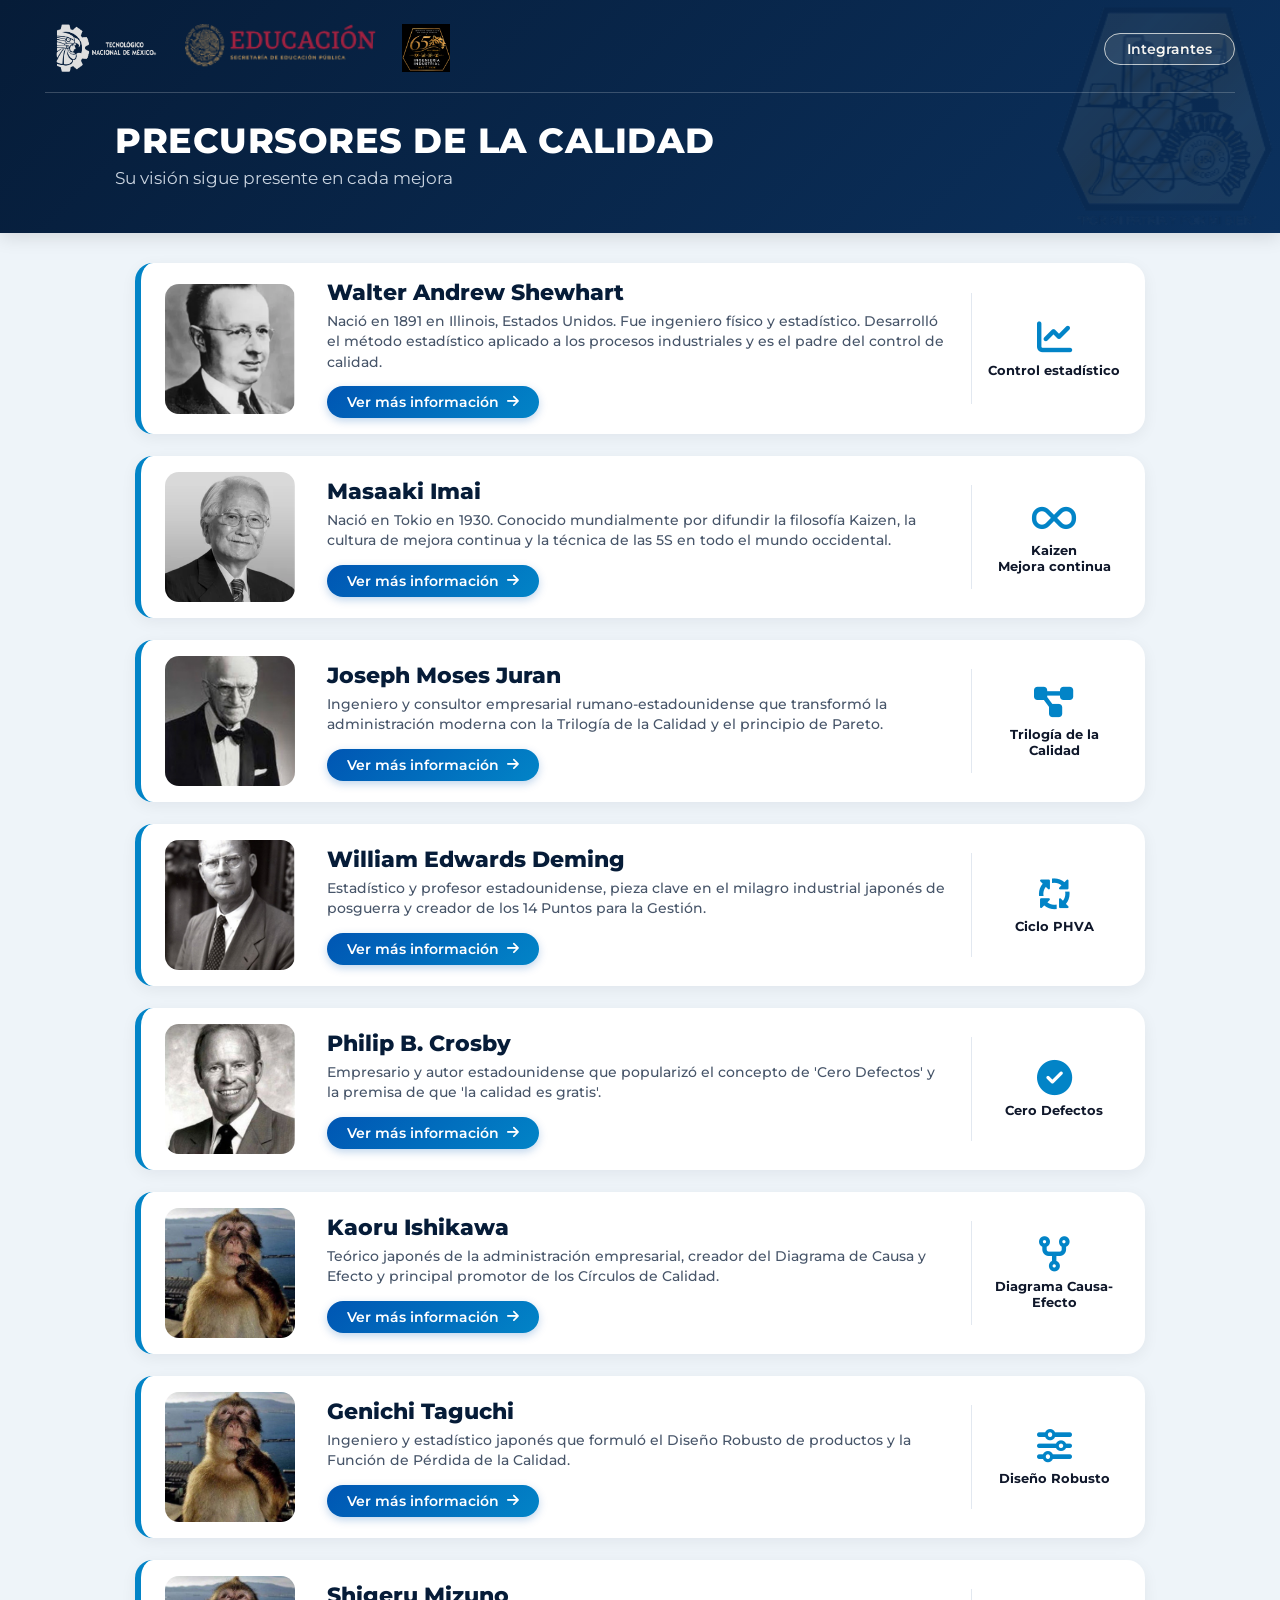
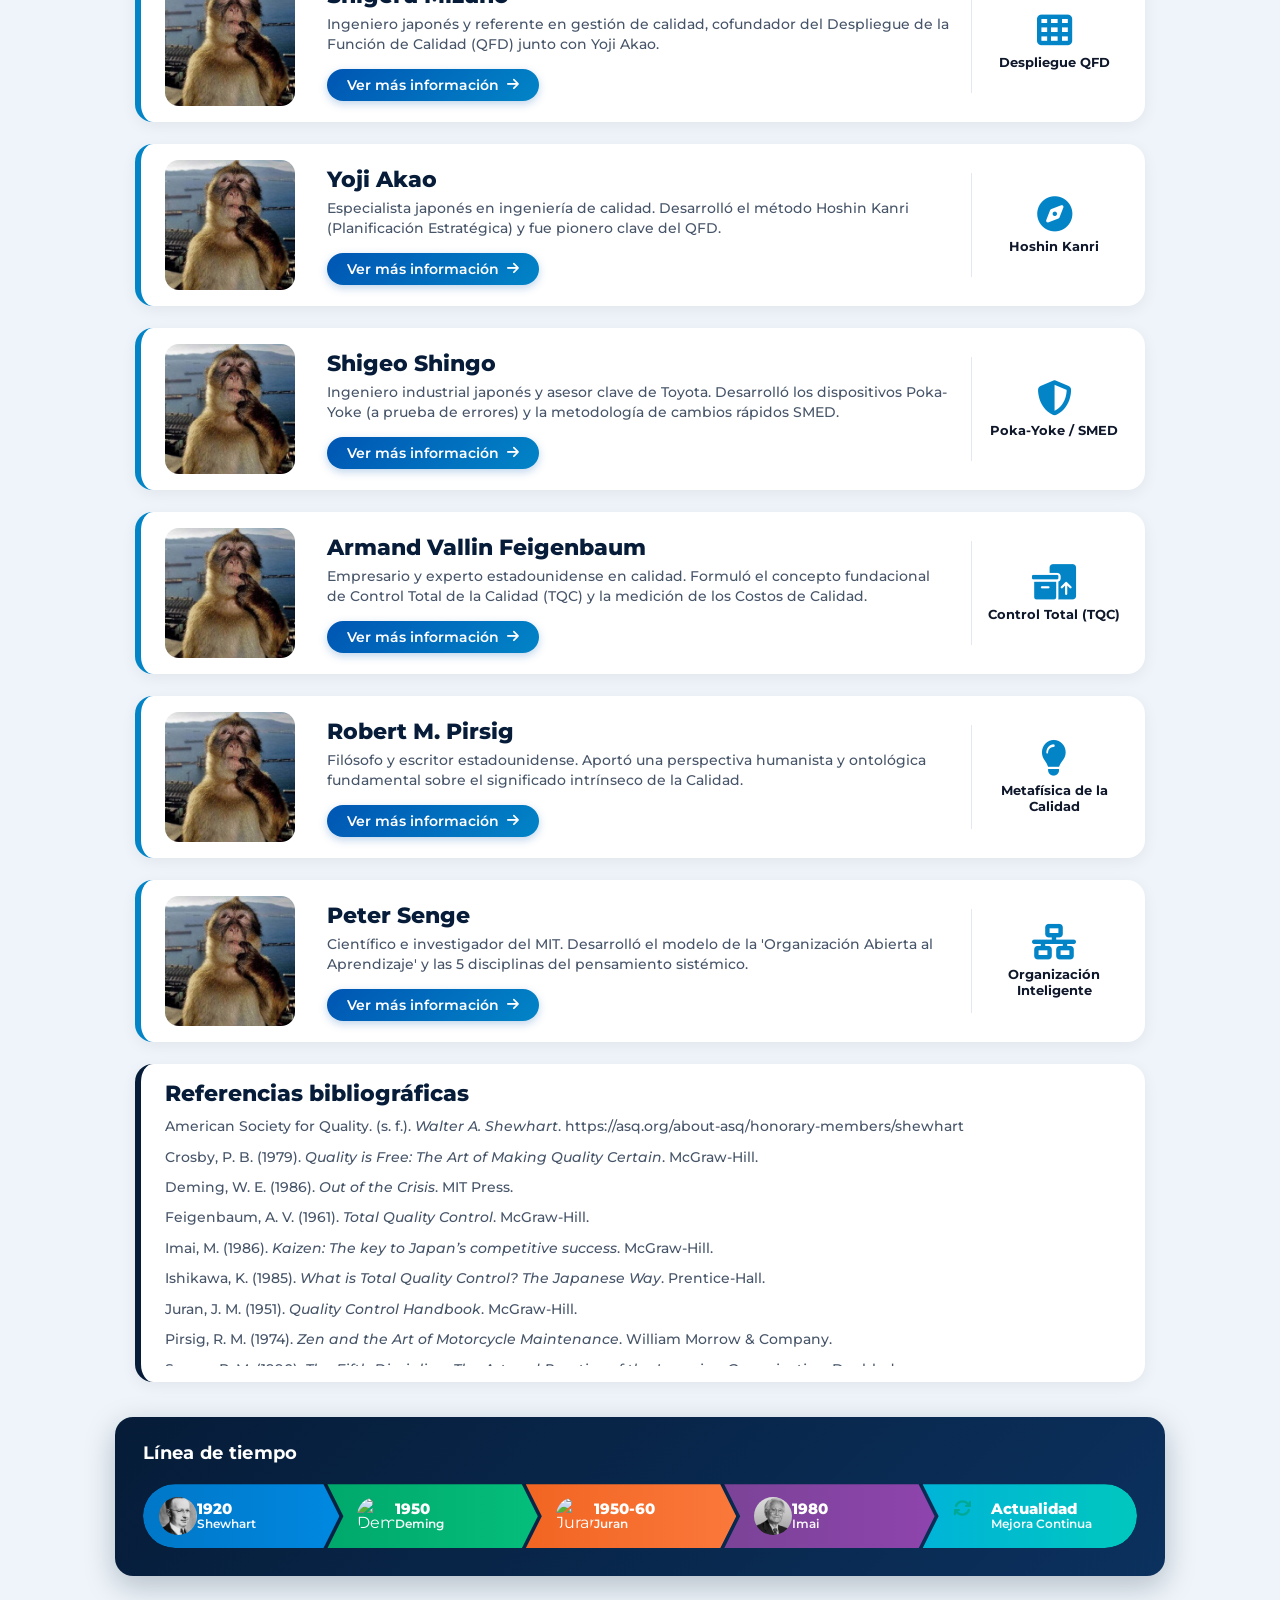
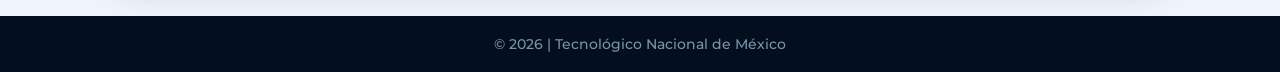
==== commit 41623484: "subida" ====
--- a/index.html
+++ b/index.html
@@ -58,14 +58,14 @@
         </div>
       </div>
       <div class="timeline-nodo nodo-naranja">
-        <img src="imagenes/Joseph Juran.png" alt="Juran" class="nodo-avatar">
+        <img src="imagenes/Joseph M. Juran/Joseph Juran.png Juran.png" alt="Juran" class="nodo-avatar">
         <div class="nodo-info">
           <span class="nodo-anio">1950-60</span>
           <span class="nodo-nombre">Juran</span>
         </div>
       </div>
       <div class="timeline-nodo nodo-morado">
-        <img src="imagenes/Masaaki Imai.png" alt="Imai" class="nodo-avatar">
+        <img src="imagenes/Masaaki Imai/Masaaki Imai.png" alt="Imai" class="nodo-avatar">
         <div class="nodo-info">
           <span class="nodo-anio">1980</span>
           <span class="nodo-nombre">Imai</span>
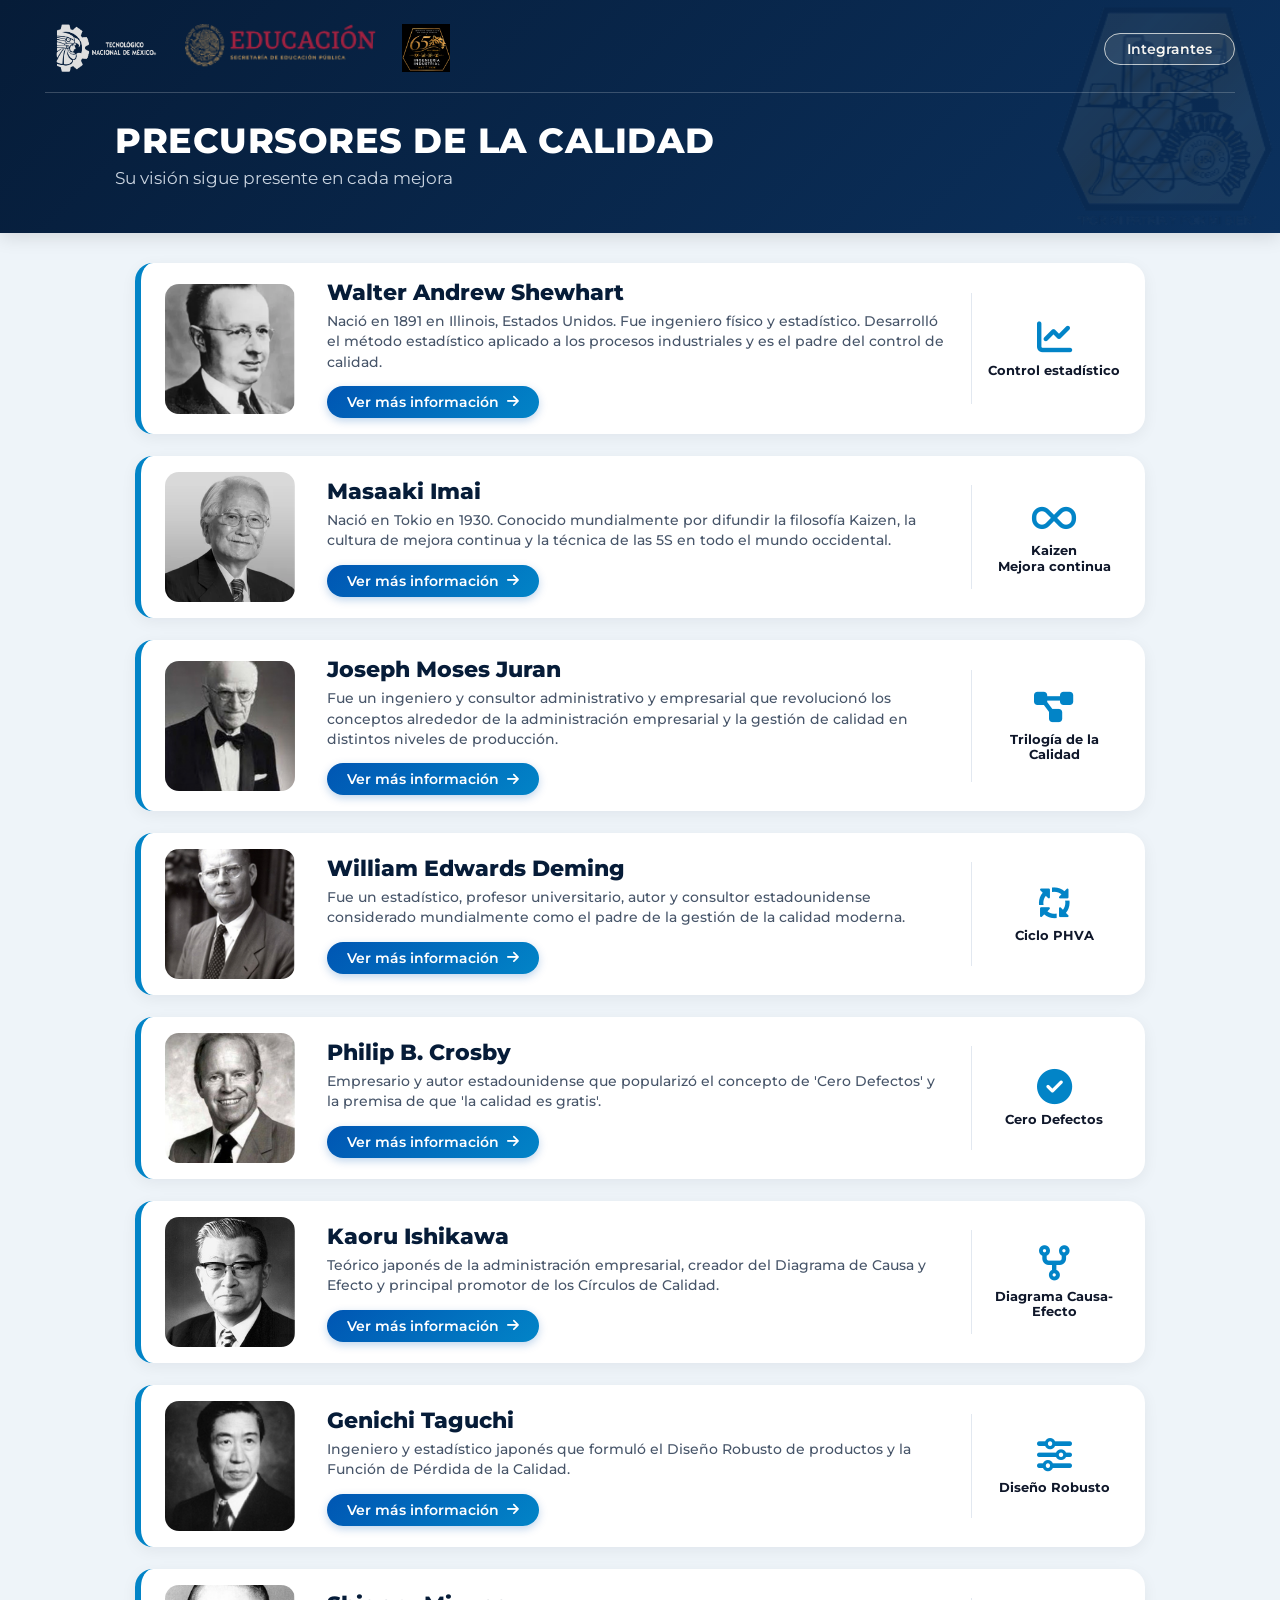
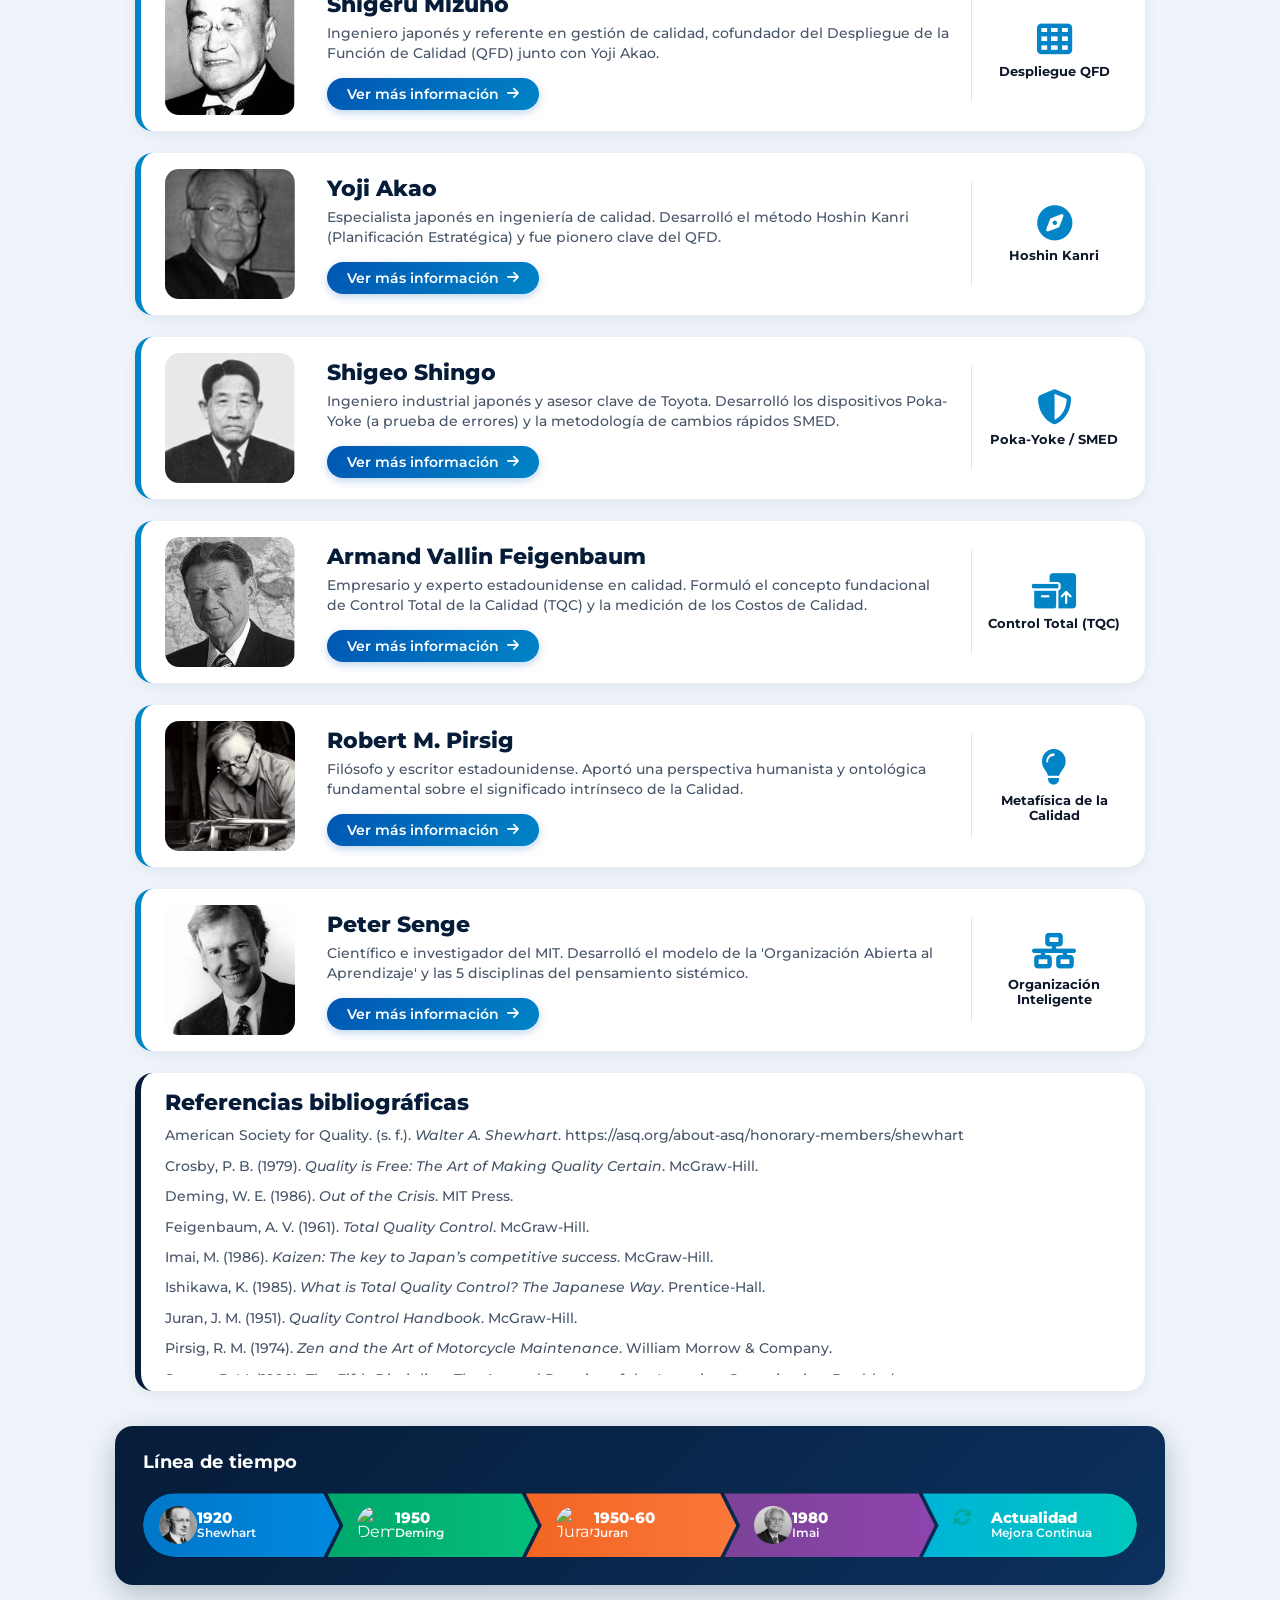
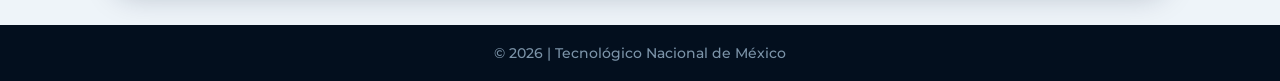
==== commit 26e223b9: "yaporfa" ====
--- a/index.html
+++ b/index.html
@@ -58,7 +58,7 @@
         </div>
       </div>
       <div class="timeline-nodo nodo-naranja">
-        <img src="imagenes/Joseph M. Juran/Joseph Juran.png Juran.png" alt="Juran" class="nodo-avatar">
+        <img src="imagenes/Joseph M. Juran/ Juran.png" alt="Juran" class="nodo-avatar">
         <div class="nodo-info">
           <span class="nodo-anio">1950-60</span>
           <span class="nodo-nombre">Juran</span>
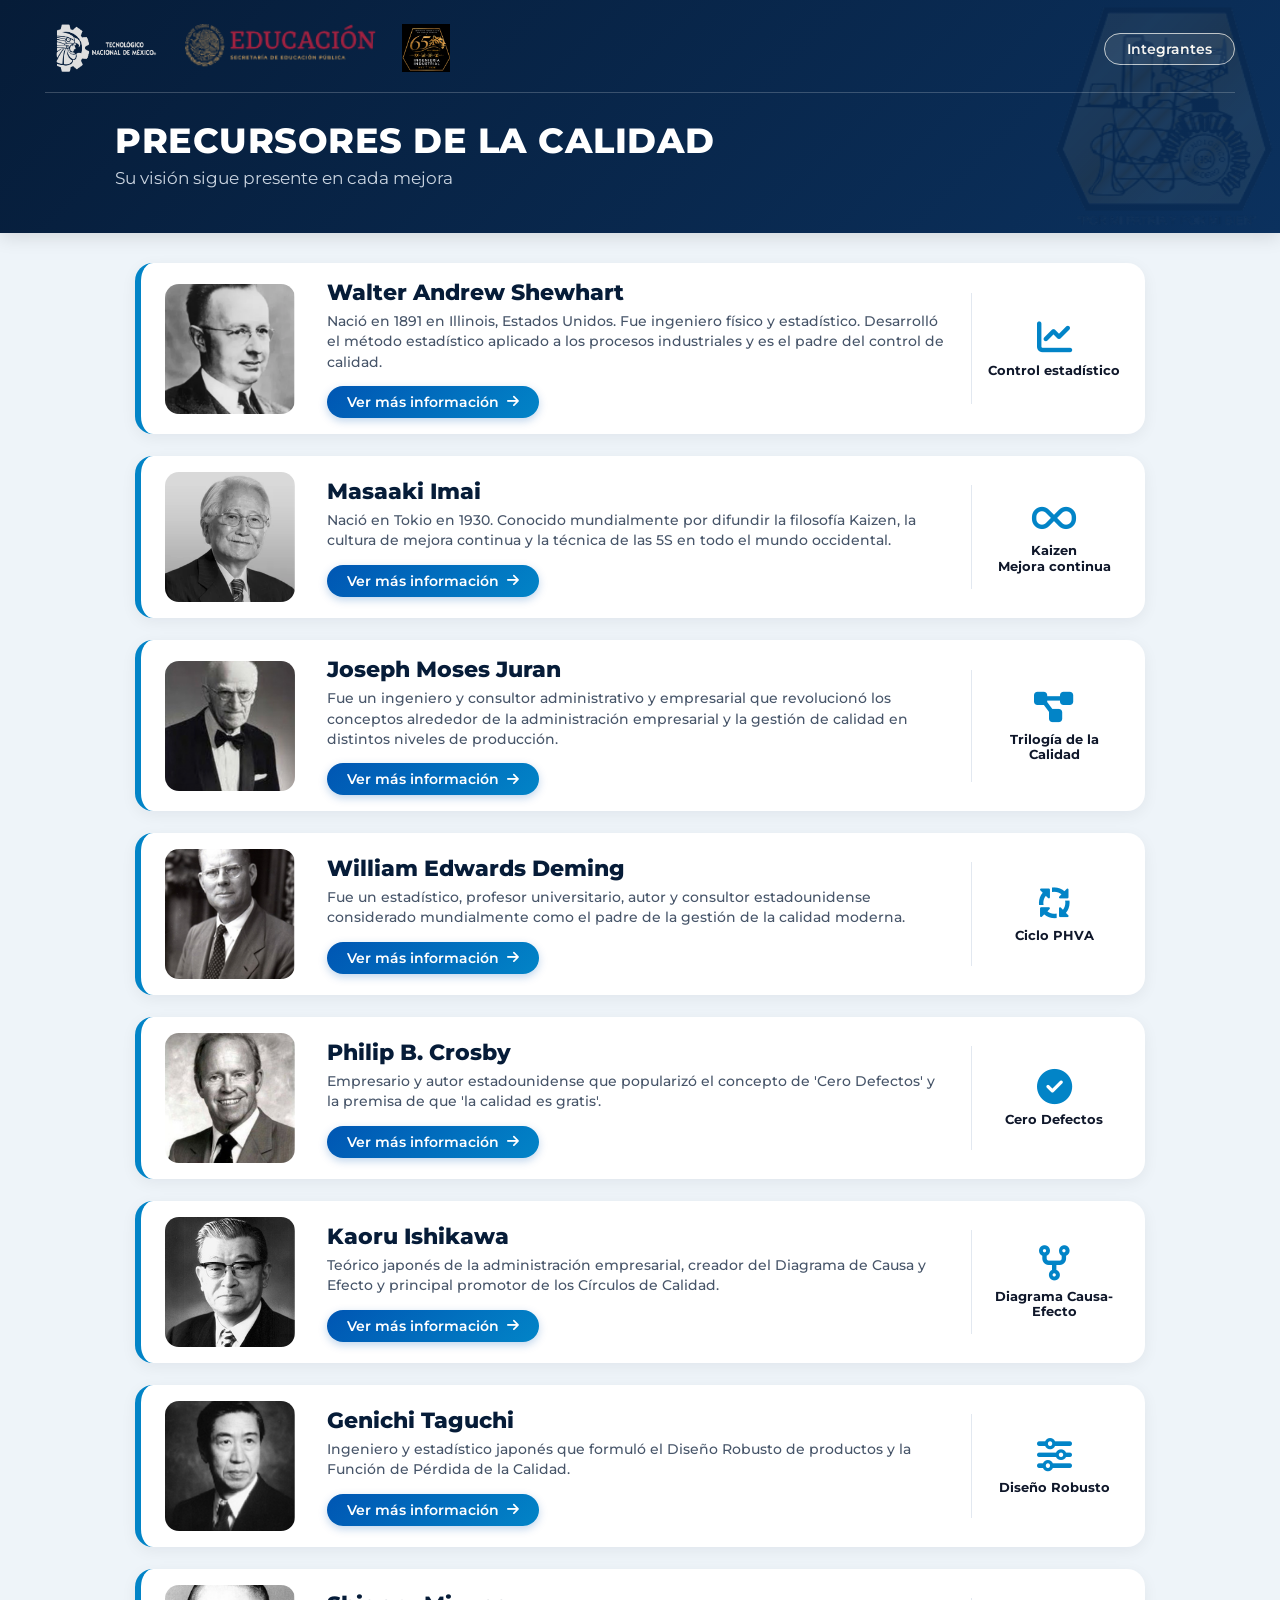
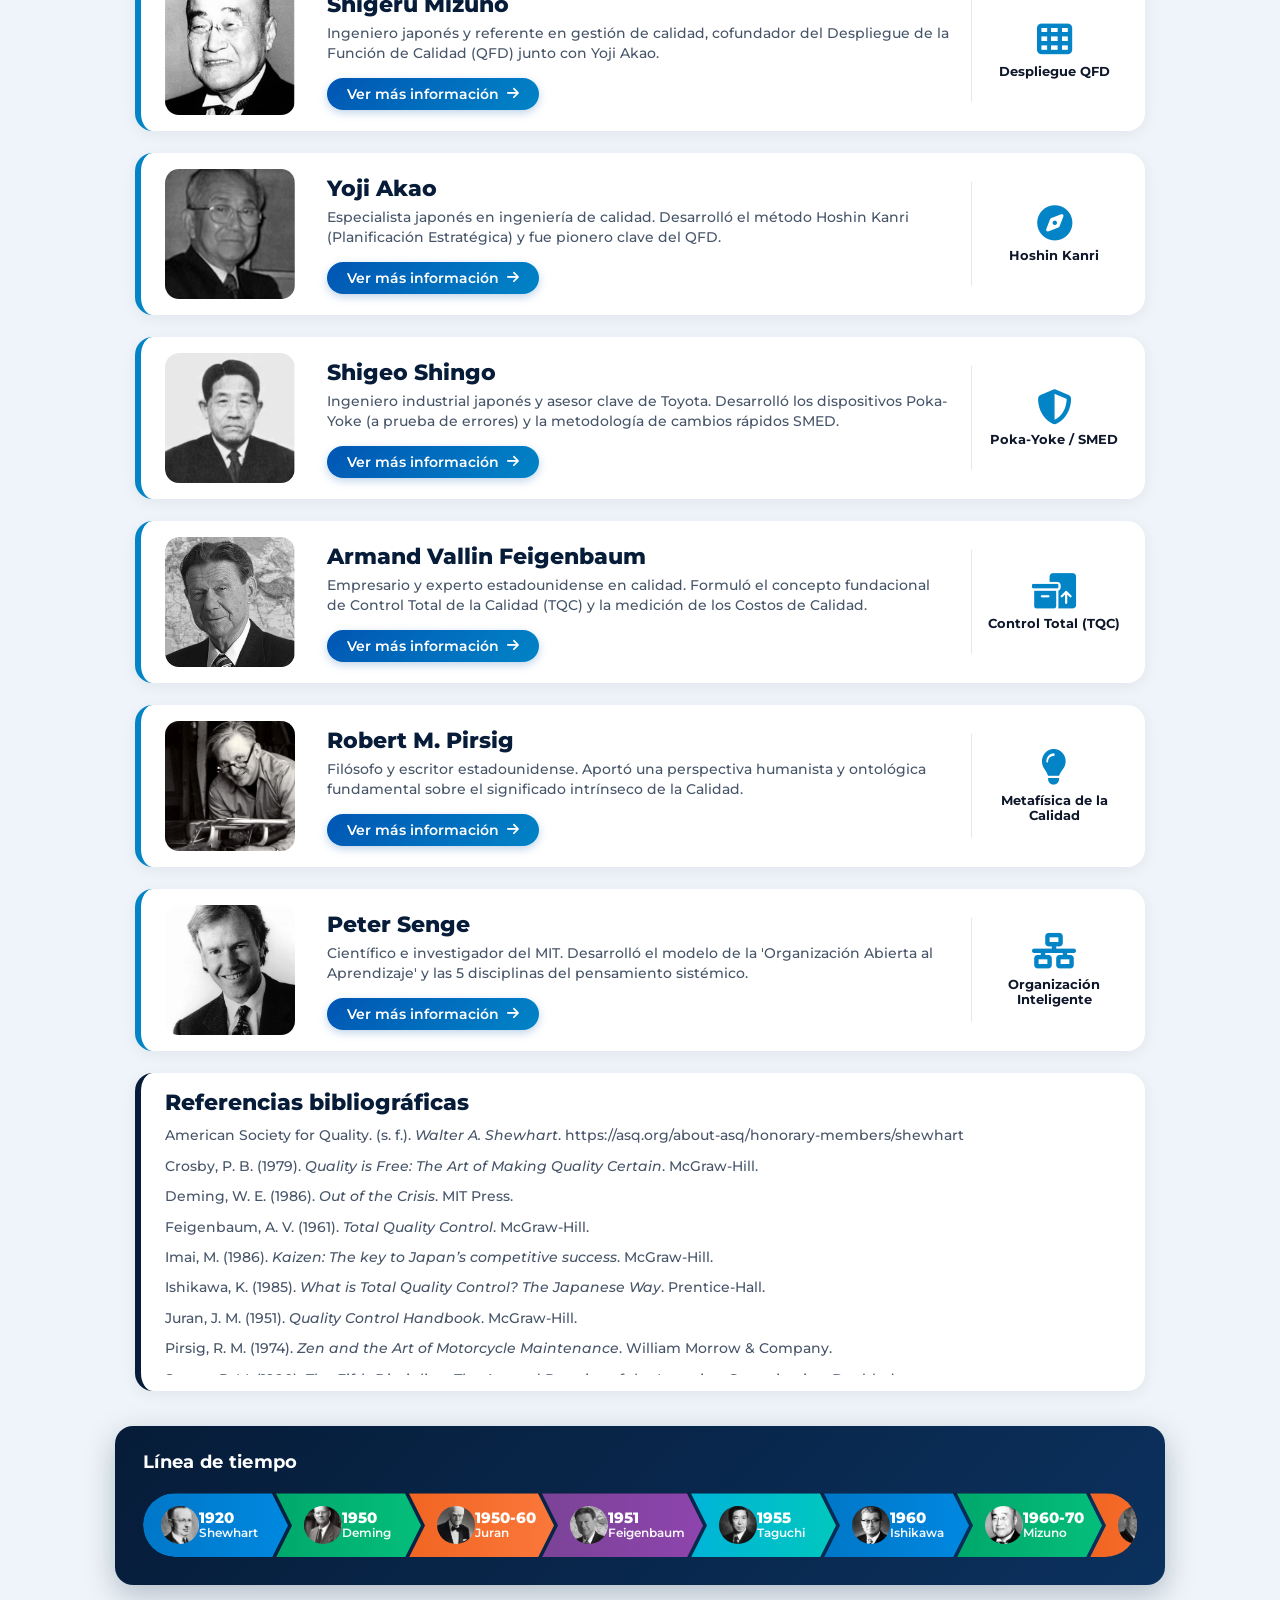
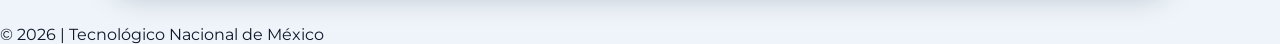
==== commit a09f90c0: "linea" ====
--- a/index.html
+++ b/index.html
@@ -38,39 +38,130 @@
     <!-- script.js generará las tarjetas aquí -->
   </main>
 
-  <!-- Línea de tiempo visual -->
+ <!-- Línea de tiempo visual -->
+ <!-- Línea de tiempo visual -->
   <section class="contenedor-timeline">
     <h3 class="timeline-titulo">Línea de tiempo</h3>
     <div class="timeline-barra">
+
+      <!-- 1. Shewhart -->
       <div class="timeline-nodo nodo-azul">
-
-        <img src="imagenes/walter a shewhart/Walter Andrew Shewhart.png" alt="Shewhart" class="nodo-avatar">
+        <img src="imagenes/walter a shewhart/Walter Andrew Shewhart.png" alt="Shewhart" class="nodo-avatar" onerror="this.src='imagenes/thinking.jpg'">
         <div class="nodo-info">
           <span class="nodo-anio">1920</span>
           <span class="nodo-nombre">Shewhart</span>
         </div>
       </div>
+
+      <!-- 2. Deming -->
       <div class="timeline-nodo nodo-verde">
-        <img src="imagenes/William Edwards Deming.png" alt="Deming" class="nodo-avatar">
+        <img src="imagenes/Edward Deming/William Edwards Deming.png" alt="Deming" class="nodo-avatar" onerror="this.src='imagenes/thinking.jpg'">
         <div class="nodo-info">
           <span class="nodo-anio">1950</span>
           <span class="nodo-nombre">Deming</span>
         </div>
       </div>
+
+      <!-- 3. Juran -->
       <div class="timeline-nodo nodo-naranja">
-        <img src="imagenes/Joseph M. Juran/ Juran.png" alt="Juran" class="nodo-avatar">
+        <img src="imagenes/Joseph M. Juran/Joseph Juran.png" alt="Juran" class="nodo-avatar" onerror="this.src='imagenes/thinking.jpg'">
         <div class="nodo-info">
           <span class="nodo-anio">1950-60</span>
           <span class="nodo-nombre">Juran</span>
         </div>
       </div>
+
+      <!-- 4. Feigenbaum -->
       <div class="timeline-nodo nodo-morado">
-        <img src="imagenes/Masaaki Imai/Masaaki Imai.png" alt="Imai" class="nodo-avatar">
+        <img src="imagenes/Armand Vallin Feigenbaum/Armand Vallin Feigenbaum.png" alt="Feigenbaum" class="nodo-avatar" onerror="this.src='imagenes/thinking.jpg'">
+        <div class="nodo-info">
+          <span class="nodo-anio">1951</span>
+          <span class="nodo-nombre">Feigenbaum</span>
+        </div>
+      </div>
+
+      <!-- 5. Taguchi -->
+      <div class="timeline-nodo nodo-cian">
+        <img src="imagenes/Genichi Taguchi/Genichi Taguchi.png" alt="Taguchi" class="nodo-avatar" onerror="this.src='imagenes/thinking.jpg'">
+        <div class="nodo-info">
+          <span class="nodo-anio">1955</span>
+          <span class="nodo-nombre">Taguchi</span>
+        </div>
+      </div>
+
+      <!-- 6. Ishikawa -->
+      <div class="timeline-nodo nodo-azul">
+        <img src="imagenes/Kaoru Ishikawa/Kaoru Ishikawa.png" alt="Ishikawa" class="nodo-avatar" onerror="this.src='imagenes/thinking.jpg'">
+        <div class="nodo-info">
+          <span class="nodo-anio">1960</span>
+          <span class="nodo-nombre">Ishikawa</span>
+        </div>
+      </div>
+
+      <!-- 7. Mizuno -->
+      <div class="timeline-nodo nodo-verde">
+        <img src="imagenes/Shigeru Mizuno/Shigeru Mizuno.png" alt="Mizuno" class="nodo-avatar" onerror="this.src='imagenes/thinking.jpg'">
+        <div class="nodo-info">
+          <span class="nodo-anio">1960-70</span>
+          <span class="nodo-nombre">Mizuno</span>
+        </div>
+      </div>
+
+      <!-- 8. Akao -->
+      <div class="timeline-nodo nodo-naranja">
+        <img src="imagenes/Yoji Akao/Yoji Akao.png" alt="Akao" class="nodo-avatar" onerror="this.src='imagenes/thinking.jpg'">
+        <div class="nodo-info">
+          <span class="nodo-anio">1970</span>
+          <span class="nodo-nombre">Akao</span>
+        </div>
+      </div>
+
+      <!-- 9. Pirsig -->
+      <div class="timeline-nodo nodo-morado">
+        <img src="imagenes/Robert M. Pirsig/Robert M. Pirsig.jpeg" alt="Pirsig" class="nodo-avatar" onerror="this.src='imagenes/thinking.jpg'">
+        <div class="nodo-info">
+          <span class="nodo-anio">1974</span>
+          <span class="nodo-nombre">Pirsig</span>
+        </div>
+      </div>
+
+      <!-- 10. Crosby -->
+      <div class="timeline-nodo nodo-cian">
+        <img src="imagenes/Philip b. crossby/Philip B. Crosby.png" alt="Crosby" class="nodo-avatar" onerror="this.src='imagenes/thinking.jpg'">
+        <div class="nodo-info">
+          <span class="nodo-anio">1979</span>
+          <span class="nodo-nombre">Crosby</span>
+        </div>
+      </div>
+
+      <!-- 11. Shingo -->
+      <div class="timeline-nodo nodo-azul">
+        <img src="imagenes/Shingeo Shingo/Shingo Shigeo.png" alt="Shingo" class="nodo-avatar" onerror="this.src='imagenes/thinking.jpg'">
         <div class="nodo-info">
           <span class="nodo-anio">1980</span>
+          <span class="nodo-nombre">Shingo</span>
+        </div>
+      </div>
+
+      <!-- 12. Imai -->
+      <div class="timeline-nodo nodo-verde">
+        <img src="imagenes/Masaaki Imai/Masaaki Imai.png" alt="Imai" class="nodo-avatar" onerror="this.src='imagenes/thinking.jpg'">
+        <div class="nodo-info">
+          <span class="nodo-anio">1986</span>
           <span class="nodo-nombre">Imai</span>
         </div>
       </div>
+
+      <!-- 13. Senge -->
+      <div class="timeline-nodo nodo-naranja">
+        <img src="imagenes/Peter Senge/Peter Senge.jpeg" alt="Senge" class="nodo-avatar" onerror="this.src='imagenes/thinking.jpg'">
+        <div class="nodo-info">
+          <span class="nodo-anio">1990</span>
+          <span class="nodo-nombre">Senge</span>
+        </div>
+      </div>
+
+      <!-- Nodo final: Mejora Continua -->
       <div class="timeline-nodo nodo-cian">
         <div class="nodo-avatar nodo-icono-final"><i class="fa-solid fa-arrows-rotate"></i></div>
         <div class="nodo-info">
@@ -78,6 +169,7 @@
           <span class="nodo-nombre">Mejora Continua</span>
         </div>
       </div>
+
     </div>
   </section>
 
--- a/style.css
+++ b/style.css
@@ -262,18 +262,25 @@
   display: flex;
   position: relative;
   border-radius: 35px;
-  overflow: hidden;
+  overflow-x: auto;
+  overflow-y: hidden;
   box-shadow: inset 0 2px 6px rgba(0, 0, 0, 0.25);
   padding: 0;
   gap: 0;
+  scrollbar-width: none; /* Oculta la barra en Firefox */
+}
+
+.timeline-barra::-webkit-scrollbar {
+  display: none; /* Oculta la barra en Chrome/Safari/Edge */
 }
 
 .timeline-nodo {
-  flex: 1;
+  flex: 0 0 auto;
+  min-width: 145px;
   display: flex;
   align-items: center;
   position: relative;
-  padding: 10px 16px 10px 30px;
+  padding: 10px 18px 10px 28px;
   min-height: 64px;
   clip-path: polygon(0% 0%, calc(100% - 16px) 0%, 100% 50%, calc(100% - 16px) 100%, 0% 100%, 16px 50%);
   margin-left: -12px;
@@ -283,7 +290,7 @@
 
 .timeline-nodo:first-child {
   margin-left: 0;
-  padding-left: 16px;
+  padding-left: 18px;
   clip-path: polygon(0% 0%, calc(100% - 16px) 0%, 100% 50%, calc(100% - 16px) 100%, 0% 100%);
   border-top-left-radius: 35px;
   border-bottom-left-radius: 35px;
@@ -293,7 +300,7 @@
   clip-path: polygon(0% 0%, 100% 0%, 100% 100%, 0% 100%, 16px 50%);
   border-top-right-radius: 35px;
   border-bottom-right-radius: 35px;
-  padding-right: 20px;
+  padding-right: 22px;
 }
 
 .timeline-nodo:hover {
@@ -350,7 +357,7 @@
   font-weight: 600;
   opacity: 0.95;
   white-space: nowrap;
-}
+}s
 
 /* =============================================================
    4. PIE DE PÁGINA
